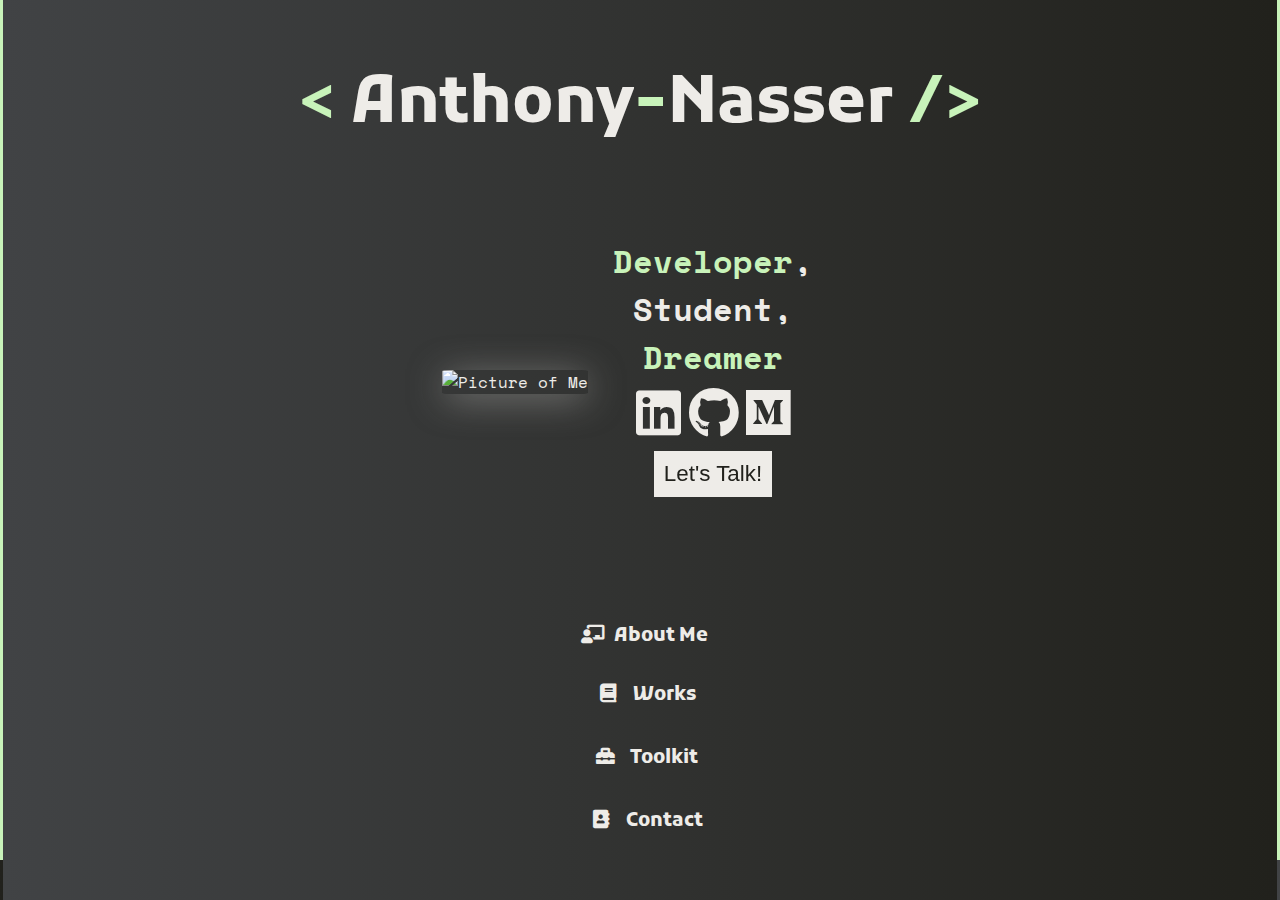
==== index.html @ b8a84605 "Change icon for about, add project" ====
<!DOCTYPE html>
<html lang="en">
  <head>
    <meta charset="UTF-8" />
    <meta name="viewport" content="width=device-width, initial-scale=1.0" />
    <title>Anthony Nasser</title>
    <!-- add icon link -->
    <!-- Courtesy of Kalen Emsley, https://unsplash.com/photos/Bkci_8qcdvQ -->
    <link rel = "icon" href =  
    "mountains.jfif" 
            type = "image/x-icon">
    <script src="https://ajax.googleapis.com/ajax/libs/jquery/3.5.1/jquery.min.js"></script>
    <link
      rel="stylesheet"
      href="https://cdnjs.cloudflare.com/ajax/libs/font-awesome/5.14.0/css/all.min.css"
    />
    <link rel="stylesheet" href="main.css" />
  </head>
  <body>
    <!-- Header Section -->
    <h1 id="name"><span class="leader"><</span> Anthony<span class="leader">-</span>Nasser <span class="leader">/></span></Anthony></h1>
    <section id="header">
      <div class="flexbox">
        <img src="PortfolioPicNew.JPG" alt="Picture of Me" />
        <h1 class="pitch">
          <div><span class="leader">Developer</span>,</div>
          <div>Student,</div>
          <div><span class="leader">Dreamer</span></div>
          <div class="contact">
            <a class="hvr-grow" href="https://www.linkedin.com/in/anthony-nasser-8790391b5/" target="_blank"><i class="fab fa-linkedin fa-4x"></i></a>
            <a class="hvr-grow" target="_blank" href="https://github.com/AnthonyNasser"><i class="fab fa-github fa-4x"></i></a>
            <a class="hvr-grow" target="_blank" href="https://medium.com/@nasser.anthonyg" taget="_blank"><i class="fab fa-medium fa-4x"></i></a>
          </div>
          <button class="hvr-grow letsTalk"><a href="#contact">Let's Talk!</a></button>
        </h1>
      </div>
    </section>
    <!-- Body Section-->
    <section id="body">
        <!-- About -->
        <section id="about">
          <h3>
            <a class="nav-item about" href="#about"
              ><i class="fa fa-chalkboard-teacher fa-fw"></i>About Me</a
            >
          </h3>
          <div class="about">
              <div class="container about">
                <hr />
                <h3>Hello there, thanks for visiting my website...</h3>
                <p>
                  My passions all derive from being able to take thoughts and
                  ideas and translate them into reality. Although my specialties
                  are held in Frontend Web Development, I enjoy and maintain
                  skills in different fields of Software Engineering; this ranges
                  from video-game design with Unity/C# to data scraping/analysis
                  with Python/numPy. I also enjoy playing piano, writing blog posts
                  with Medium, running and biking for distance, and walking my dog bear.
                </p>
            </div>
          </div>
        </section>
        <!-- Works -->
        <section id="works">
          <h3>
            <a class="nav-item works" href="#works"
              ><i class="fa fa-book fa-fw"></i>Works</a
            >
          </h3>
          <div class="works">
            <div class="container">
              <hr />
              <div class="flexbox">
                <div class="card">
                  <img
                    src="MenuMakerPicture.PNG"
                    alt="Menu Maker Picture"
                  />
                  <h5>
                    MenuMaker
                    <a href="">
                      <i class="fas fa-external-link-alt hvr-grow"></i>
                    </a>
                  </h5>
                  <p>
                    MenuMaker is a full-scale web application that utilizes Node.js, Express, and MongoDB in the backend and
                    EJS, CSS, and JavaScript on the frontend. This app allows users to craft recipes and/or form menus with their own
                    or community generated recipes. This is a great place to plan your meal prepping, share recipes with your friends,
                    or just see what recipes the world has to offer! 
                  </p>
                </div>
                <div class="card">
                  <img
                    src="https://images.unsplash.com/photo-1599548966594-c91e2306beb8?ixlib=rb-1.2.1&ixid=eyJhcHBfaWQiOjEyMDd9&auto=format&fit=crop&w=1350&q=80"
                    alt=""
                  />
                  <h5>Project Card Header</h5>
                  <p>
                    Lorem ipsum dolor sit amet consectetur adipisicing elit. Ab
                    quia, repudiandae facilis animi commodi beatae expedita eius
                    debitis mollitia, dolores et ea ipsa veritatis voluptatibus
                    quae nulla placeat. Ea, et!
                  </p>
                </div>
                <div class="card">
                  <img
                    src="FlyHighPicture1.PNG"
                    alt="FlyHigh Project Picture"
                  />
                  <h5>FlyHigher!
                    <a href="FlyHigh.zip"><i class="fas fa-download hvr-grow"></i></a>
                  </h5>
                  <p>
                    FlyHigher is a desktop game that allows you to navigate a flying hot air balloon through falling spikes.
                    The higher the altitude, the higher your score! This project uses 2D Unity, C#, and pixel art made within Photoshop.
                    You can download it using the above icon if you are on a Windows Machine. 
                  </p>
                </div>
              </div>
            </div>
          </div>
        </section>
        <!-- Toolkit -->
        <section id="toolkit">
          <h3>
            <a class="toolkit nav-item" href="#toolkit"
              ><i class="fa fa-toolbox fa-fw"></i>Toolkit</a
            >
          </h3>
          <div class="toolkit">
            <div class="container">
              <hr />
              <div class="flexbox">
                <div class="card cardSmall">
                  <i class="fab fa-js fa-4x"></i>
                  <i class="fab fa-html5 fa-4x"></i>
                  <i class="fab fa-css3 fa-4x"></i>
                  <p>JavaScript / CSS 3 / HTML5 for Web Development.</p>
                </div>
                <i class="fa fa-hammer"></i>
                <div class="card cardSmall">
                  <i class="fab fa-react fa-4x"></i>
                  <i class="fab fa-envira fa-4x"></i>
                  <i class="fab fa-node fa-4x"></i>
                  <p>
                    Frontend with React.js / CSS3, Backend with Node.js /
                    MongoDB / Express.
                  </p>
                </div>
                <div class="card cardSmall">
                  <i class="fab fa-python fa-4x"></i>
                  <i class="fab fa-java fa-4x"></i>
                  <p>Object-Oriented programming with Python and Java.</p>
                </div>
                <i class="fa fa-wrench"></i>
                <div class="card cardSmall">
                  <i class="fab fa-unity fa-4x"></i>
                  <i class="fab fa-cuttlefish fa-4x"></i>
                  <p>Game Development with Unity and C# scripting.</p>
                </div>
              </div>
            </div>
          </div>
        </section>
        <!-- Contact -->
        <section id="contact">
            <h3>
              <a class="nav-item contact" href="#contact"
                ><i class="fa fa-address-book fa-fw"></i>Contact</a
              >
            </h3>
            <div class="contact">
              <div class="container">
                <hr />
                <div class="flexbox">
                    <i class="fa fa-envelope fa-5x"></i>
                    <h1>Nasser.AnthonyG@gmail.com</h1>
                    <i class="fab fa-github fa-5x"></i>
                    <h1><a target="_blank" href="https://github.com/AnthonyNasser">AnthonyNasser</a></h1>
                    <i class="fab fa-discord fa-5x"></i>
                    <h1><a href="https://discord.com/">Anthony.Nasser#5520</a></h1>
                    <i class="fab fa-linkedin fa-5x"></i>
                    <h1><a href="https://www.linkedin.com/in/anthony-nasser-8790391b5/" target="_blank">Anthony Nasser</a></h1>
                </div>
            </div>
        </section>
    </section>
    <!-- Footer -->
    <script src="main.js"></script>
  </body>
</html>
---- main.css ----
/* font import */
@import url("https://fonts.googleapis.com/css2?family=Space+Mono&display=swap");
@import url("https://fonts.googleapis.com/css2?family=Kufam:wght@400;600&display=swap");
/* variables */
:root {
  --primary: #eeece8;
  --secondary: #21211c;
  --extra: #c8f3ba;
}

/* base styles */
html {
  border-left: 3px solid var(--extra);
  border-right: 3px solid var(--extra);
  margin: 0;
  padding: 0;
}
body {
  font-family: "Space Mono", Arial, Helvetica, sans-serif;
  background: var(--secondary); /* fallback for old browsers */
  background: -webkit-linear-gradient(
    to right,
    #414345,
    var(--secondary)
  ); /* Chrome 10-25, Safari 5.1-6 */
  background: linear-gradient(
    to right,
    #414345,
    var(--secondary)
  ); /* W3C, IE 10+/ Edge, Firefox 16+, Chrome 26+, Opera 12+, Safari 7+ */
  color: var(--primary);
}
body,
p,
a,
ul,
li,
h1 {
  margin: 0;
  padding: 0;
  text-decoration: none;
  color: var(--primary);
}
section#header {
  font-size: 1em;
  display: block;
  justify-content: center;
  align-content: center;
  text-align: center;
}
#header h1.pitch {
  animation-name: fadeIn;
  animation-timing-function: ease-in;
  animation-duration: 2s;
  font-size: 1.5em;
  margin: 0;
  text-align: center;
}
#name {
  font-family: "Kufam";
  font-size: 2em;
  color: var(--primary);
  margin: 5% 0;
  text-align: center;
}
#header img {
  max-width: 250px;
  border-radius: 5%;
  -webkit-box-shadow: 1px 5px 37px -3px rgba(238, 236, 232, 0.5);
  -moz-box-shadow: 1px 5px 37px -3px rgba(238, 236, 232, 0.5);
  box-shadow: 1px 5px 37px -3px rgba(238, 236, 232, 0.5);
  opacity: 1;
  animation-name: fadeIn;
  animation-timing-function: ease-in;
  animation-duration: 2s;
}
.leader {
  color: var(--extra);
}
button {
  outline: none;
  background-color: var(--primary);
  border: none;
  padding: 5%;
  margin: 3% 0;
}
button a {
  color: var(--secondary);
}
button:hover {
  background-color: var(--extra);
  -webkit-box-shadow: 1px 0px 10px 3px rgba(200, 243, 186, 0.5);
  -moz-box-shadow: 1px 0px 10px 3px rgba(200, 243, 186, 0.5);
  box-shadow: 1px 0px 10px 3px rgba(200, 243, 186, 0.5);
  cursor: pointer;
}
/* Grow from hover.css: https://ianlunn.github.io/Hover/ */
.hvr-grow {
  display: inline-block;
  vertical-align: middle;
  transform: translateZ(0);
  box-shadow: 0 0 1px rgba(0, 0, 0, 0);
  backface-visibility: hidden;
  -moz-osx-font-smoothing: grayscale;
  transition-duration: 0.3s;
  transition-property: transform;
}

.hvr-grow:hover,
.hvr-grow:focus,
.hvr-grow:active {
  transform: scale(1.1);
}
section#about {
  margin: 0 5%;
}
section#body {
  text-align: center;
  color: var(--extra);
}
hr {
  color: var(--extra);
  width: 50%;
}
h5 a {
  color: var(--primary);
  margin: 0;
  padding: 0;
}
h5 a:hover {
  color: rgb(235, 97, 97);
}

/* mobile styles */

#header .flexbox .contact{
  display: flex;
  flex-direction: row;
  font-size: 0.4em;
  flex: 1;
  margin: 3%;
  justify-content: center;
} 
#header .flexbox .contact a{
  margin: 0 2%;
  color: var(--primary);
}
#header .flexbox .contact a:hover{
  color: var(--extra);
}
.container {
  margin: 0;
  padding: 0;
  display: none;
  justify-content: center;
  align-content: center;
  flex-flow: column wrap;
}
.container::after {
  display: flex;
}
a.nav-item {
  font-family: "Kufam", Arial;
}
a.nav-item:hover,
a.nav-item:active,
a.nav-item:focus {
  color: var(--extra);
  border-left: 3px solid var(--primary);
  padding-left: 5px;
}
.flexbox {
  display: flex;
  flex-flow: column wrap;
  justify-content: center;
  align-items: center;
}
.card {
  margin: 3%;
  font-size: 0.8em;
  background-color: var(--secondary);
  border-radius: 10%;
  -webkit-box-shadow: 0px -4px 19px 7px rgba(238, 236, 232, 0.5);
  -moz-box-shadow: 0px -4px 19px 7px rgba(238, 236, 232, 0.5);
  box-shadow: 0px -4px 19px 7px rgba(238, 236, 232, 0.5);
  border: 9px solid var(--secondary);
}
.card.cardSmall {
  margin: 2% 0;
  padding: 2%;
  width: 50%;
  justify-content: space-between;
}
.card img {
  width: 100%;
  border-radius: 10%;
}
.card h5,
h1 {
  margin: 2%;
  font-size: 1.3em;
}
.card p {
  margin: 4% 5%;
}
.contact h1 {
  font-family: "Kufam";
}
i {
  margin: 1%;
}
/* small tablet styles */
@media screen and (min-width: 620px) {
  section#header {
    display: flex;
    flex-direction: row;
    flex: 1;
    justify-content: center;
    align-content: center;
  }
  #header h1.pitch {
    font-size: 2em;
    opacity: 1;
  }
  #header img {
    max-width: 300px;
  }
  button {
    font-size: 0.5em;
    margin-bottom: 15%;
  }
  .card {
    width: 40%;
  }
  .card h5,
  h1 {
    font-size: 1.5em;
  }
  .works .container .flexbox {
    flex-flow: row wrap;
  }
  .toolkit .container .flexbox {
    flex-flow: row wrap;
  }
  .card.cardSmall {
    width: 30%;
    margin: 2%;
  }
  .container.about {
    font-size: 1.2em;
    margin: 0 5%;
  }
  .contact .flexbox {
    flex-flow: row wrap;
    font-size: 0.7em;
  }
  #name {
    font-size: 2.5em;
  }
}

/* large tablet & laptop styles */
@media screen and (min-width: 960px) {
  section#header {
    justify-content: center;
  }
  #header h1.pitch {
    font-size: 2em;
    margin: 2%;
  }
  #header img {
    max-width: 350px;
  }
  .card {
    width: 35%;
  }
  section#about {
    margin-top: 10%;
    margin-left: 15%;
    margin-right: 15%;
  }
  .flexbox {
    flex-flow: row wrap;
    flex: 1;
  }
  button {
    font-size: 0.7em;
    margin-bottom: 15%;
  }
  #name {
    font-size: 3em;
  }
}

/* desktop styles */
@media screen and (min-width: 1200px) {
  #header h1 {
    font-size: 3em;
  }
  #header img {
    max-width: 400px;
  }
  section#about {
    margin-top: 5%;
  }
  #name {
    font-size: 4em;
  }
}

/* Animations */
@keyframes fadeIn {
  0% {
    opacity: 0;
  }
  100% {
    opacity: 1;
  }
}
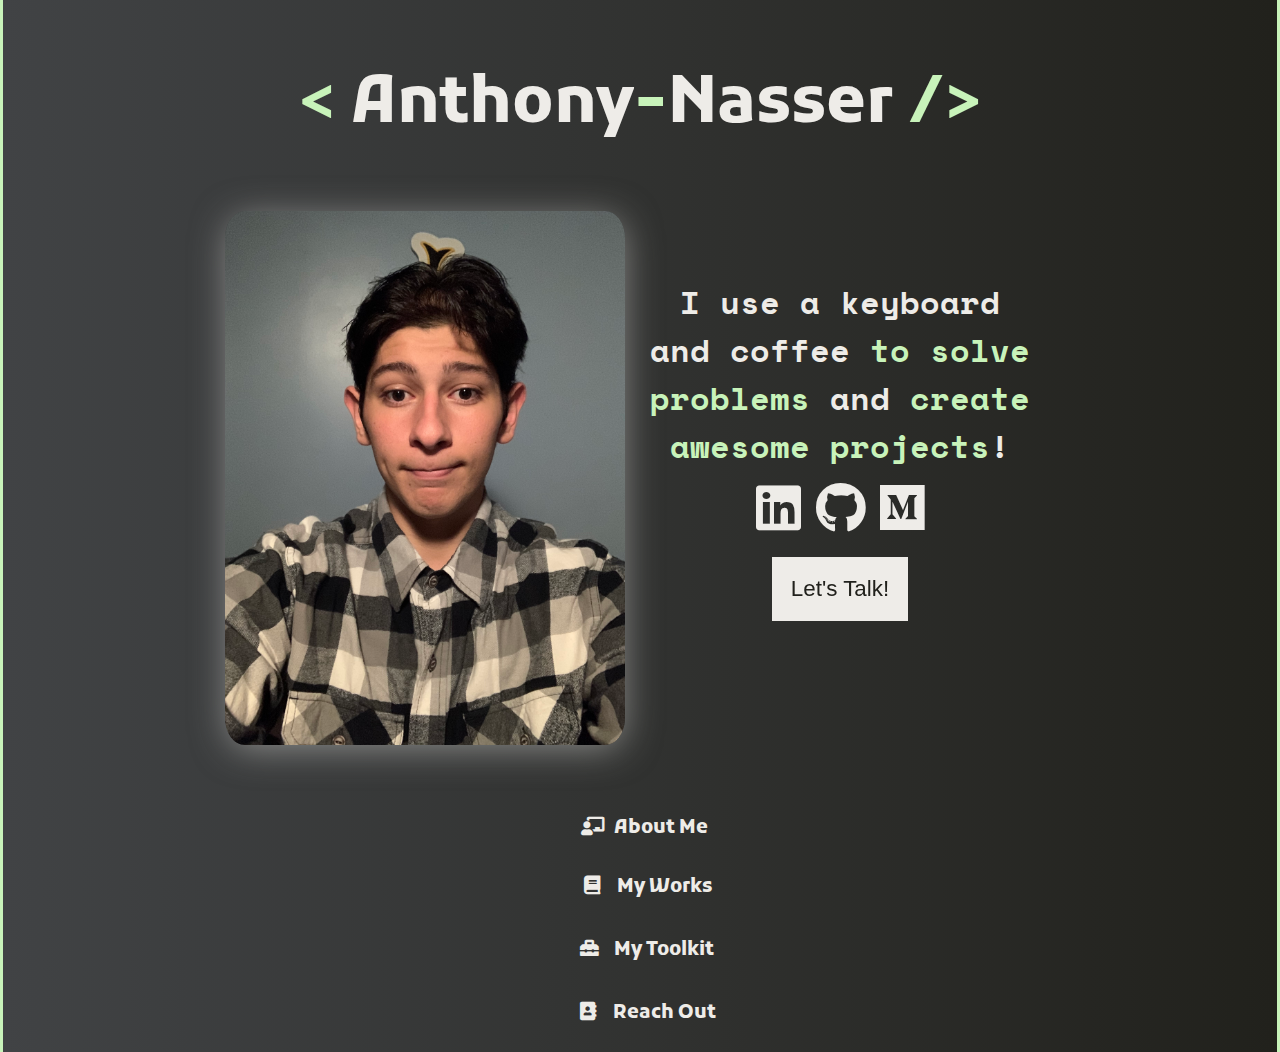
==== commit ff2efba4: "Changed portfolio picture, header, and added to works" ====
--- a/index.html
+++ b/index.html
@@ -21,15 +21,16 @@
     <h1 id="name"><span class="leader"><</span> Anthony<span class="leader">-</span>Nasser <span class="leader">/></span></Anthony></h1>
     <section id="header">
       <div class="flexbox">
-        <img src="PortfolioPicNew.JPG" alt="Picture of Me" />
+        <img src="PortfolioPicCasual.jpg" alt="Picture of Me" />
         <h1 class="pitch">
-          <div><span class="leader">Developer</span>,</div>
-          <div>Student,</div>
-          <div><span class="leader">Dreamer</span></div>
+          <div>I use a keyboard</div>
+          <div>and coffee<span class="leader"> to solve</span></div>
+          <div><span class="leader">problems</span> and <span class="leader">create</span></div>
+          <div><span class="leader">awesome projects</span>!</div>
           <div class="contact">
             <a class="hvr-grow" href="https://www.linkedin.com/in/anthony-nasser-8790391b5/" target="_blank"><i class="fab fa-linkedin fa-4x"></i></a>
             <a class="hvr-grow" target="_blank" href="https://github.com/AnthonyNasser"><i class="fab fa-github fa-4x"></i></a>
-            <a class="hvr-grow" target="_blank" href="https://medium.com/@nasser.anthonyg" taget="_blank"><i class="fab fa-medium fa-4x"></i></a>
+            <a class="hvr-grow" target="_blank" href="https://medium.com/anthonynasser" taget="_blank"><i class="fab fa-medium fa-4x"></i></a>
           </div>
           <button class="hvr-grow letsTalk"><a href="#contact">Let's Talk!</a></button>
         </h1>
@@ -49,13 +50,14 @@
                 <hr />
                 <h3>Hello there, thanks for visiting my website...</h3>
                 <p>
-                  My passions all derive from being able to take thoughts and
-                  ideas and translate them into reality. Although my specialties
-                  are held in Frontend Web Development, I enjoy and maintain
-                  skills in different fields of Software Engineering; this ranges
-                  from video-game design with Unity/C# to data scraping/analysis
-                  with Python/numPy. I also enjoy playing piano, writing blog posts
-                  with Medium, running and biking for distance, and walking my dog bear.
+                  My mission is to understand and manifest my thoughts and ideas in a way that
+                  solves problems for myself and others. This may be through the channels of 
+                  software, music, or the very life I lead. I am currently studying Computer-Science
+                  at California State University, Long Beach, and hold the Fundraising Chair for the
+                  Association of Computing Machinery (ACM). Although my primary skillsets are
+                  centered around software development, I also maintain skills as an 
+                  active investor, pianist, and long-distance runner. My goal is to become a Software
+                  Engineer at a company that values cooperative passion, enthusiasm, and excellence above all else.
                 </p>
             </div>
           </div>
@@ -64,7 +66,7 @@
         <section id="works">
           <h3>
             <a class="nav-item works" href="#works"
-              ><i class="fa fa-book fa-fw"></i>Works</a
+              ><i class="fa fa-book fa-fw"></i>My Works</a
             >
           </h3>
           <div class="works">
@@ -78,28 +80,15 @@
                   />
                   <h5>
                     MenuMaker
-                    <a href="">
+                    <a href="https://menuandrecipemaker.herokuapp.com/" target="_blank">
                       <i class="fas fa-external-link-alt hvr-grow"></i>
                     </a>
                   </h5>
                   <p>
-                    MenuMaker is a full-scale web application that utilizes Node.js, Express, and MongoDB in the backend and
+                    MenuMaker is a web application that utilizes Node.js, Express, and MongoDB in the backend and
                     EJS, CSS, and JavaScript on the frontend. This app allows users to craft recipes and/or form menus with their own
-                    or community generated recipes. This is a great place to plan your meal prepping, share recipes with your friends,
-                    or just see what recipes the world has to offer! 
-                  </p>
-                </div>
-                <div class="card">
-                  <img
-                    src="https://images.unsplash.com/photo-1599548966594-c91e2306beb8?ixlib=rb-1.2.1&ixid=eyJhcHBfaWQiOjEyMDd9&auto=format&fit=crop&w=1350&q=80"
-                    alt=""
-                  />
-                  <h5>Project Card Header</h5>
-                  <p>
-                    Lorem ipsum dolor sit amet consectetur adipisicing elit. Ab
-                    quia, repudiandae facilis animi commodi beatae expedita eius
-                    debitis mollitia, dolores et ea ipsa veritatis voluptatibus
-                    quae nulla placeat. Ea, et!
+                    or community generated recipes. This is a great place to plan your meal prepping, browse and share recipes with the world,
+                    or generate ideas for your next home-cooked meal!
                   </p>
                 </div>
                 <div class="card">
@@ -111,9 +100,26 @@
                     <a href="FlyHigh.zip"><i class="fas fa-download hvr-grow"></i></a>
                   </h5>
                   <p>
-                    FlyHigher is a desktop game that allows you to navigate a flying hot air balloon through falling spikes.
-                    The higher the altitude, the higher your score! This project uses 2D Unity, C#, and pixel art made within Photoshop.
-                    You can download it using the above icon if you are on a Windows Machine. 
+                    FlyHigher is a desktop game that allows you to navigate a flying hot air balloon with your mouse through falling spikes.
+                    The higher the altitude, the higher your score! This project uses Unity with C# scripting, and features pixel-art made within Photoshop.
+                    You can download it and play using the above icon if you are on a Windows Machine. 
+                  </p>
+                </div>
+                <div class="card">
+                  <img
+                    src="ThoughtPot.PNG"
+                    alt="Constructor Project Picture"
+                  />
+                  <h5>Thought-Pot
+                    <a href="https://anthonynasser.github.io/thought-pot" target="_blank">
+                      <i class="fas fa-external-link-alt hvr-grow"></i>
+                    </a>
+                  </h5>
+                  <p>
+                    Thought-Pot is a small web application that allows the user to create positive reflections from templates and save them as a .PNG file! 
+                    The site also contains links for every CSU's Counseling and Psychological Services. This application was made for Marinahacks 2021, a yearly
+                    12-hour hackathon hosted by CSULB Women in computing (WiC). The project uses HTML5, CSS3, JavaScript, Bootstrap 4, and jQuery to produce a
+                    minimalistically-designed and responsive website.
                   </p>
                 </div>
               </div>
@@ -124,7 +130,7 @@
         <section id="toolkit">
           <h3>
             <a class="toolkit nav-item" href="#toolkit"
-              ><i class="fa fa-toolbox fa-fw"></i>Toolkit</a
+              ><i class="fa fa-toolbox fa-fw"></i>My Toolkit</a
             >
           </h3>
           <div class="toolkit">
@@ -166,7 +172,7 @@
         <section id="contact">
             <h3>
               <a class="nav-item contact" href="#contact"
-                ><i class="fa fa-address-book fa-fw"></i>Contact</a
+                ><i class="fa fa-address-book fa-fw"></i>Reach Out</a
               >
             </h3>
             <div class="contact">
@@ -178,7 +184,7 @@
                     <i class="fab fa-github fa-5x"></i>
                     <h1><a target="_blank" href="https://github.com/AnthonyNasser">AnthonyNasser</a></h1>
                     <i class="fab fa-discord fa-5x"></i>
-                    <h1><a href="https://discord.com/">Anthony.Nasser#5520</a></h1>
+                    <h1><a href="https://discord.com/">Ants#5520</a></h1>
                     <i class="fab fa-linkedin fa-5x"></i>
                     <h1><a href="https://www.linkedin.com/in/anthony-nasser-8790391b5/" target="_blank">Anthony Nasser</a></h1>
                 </div>
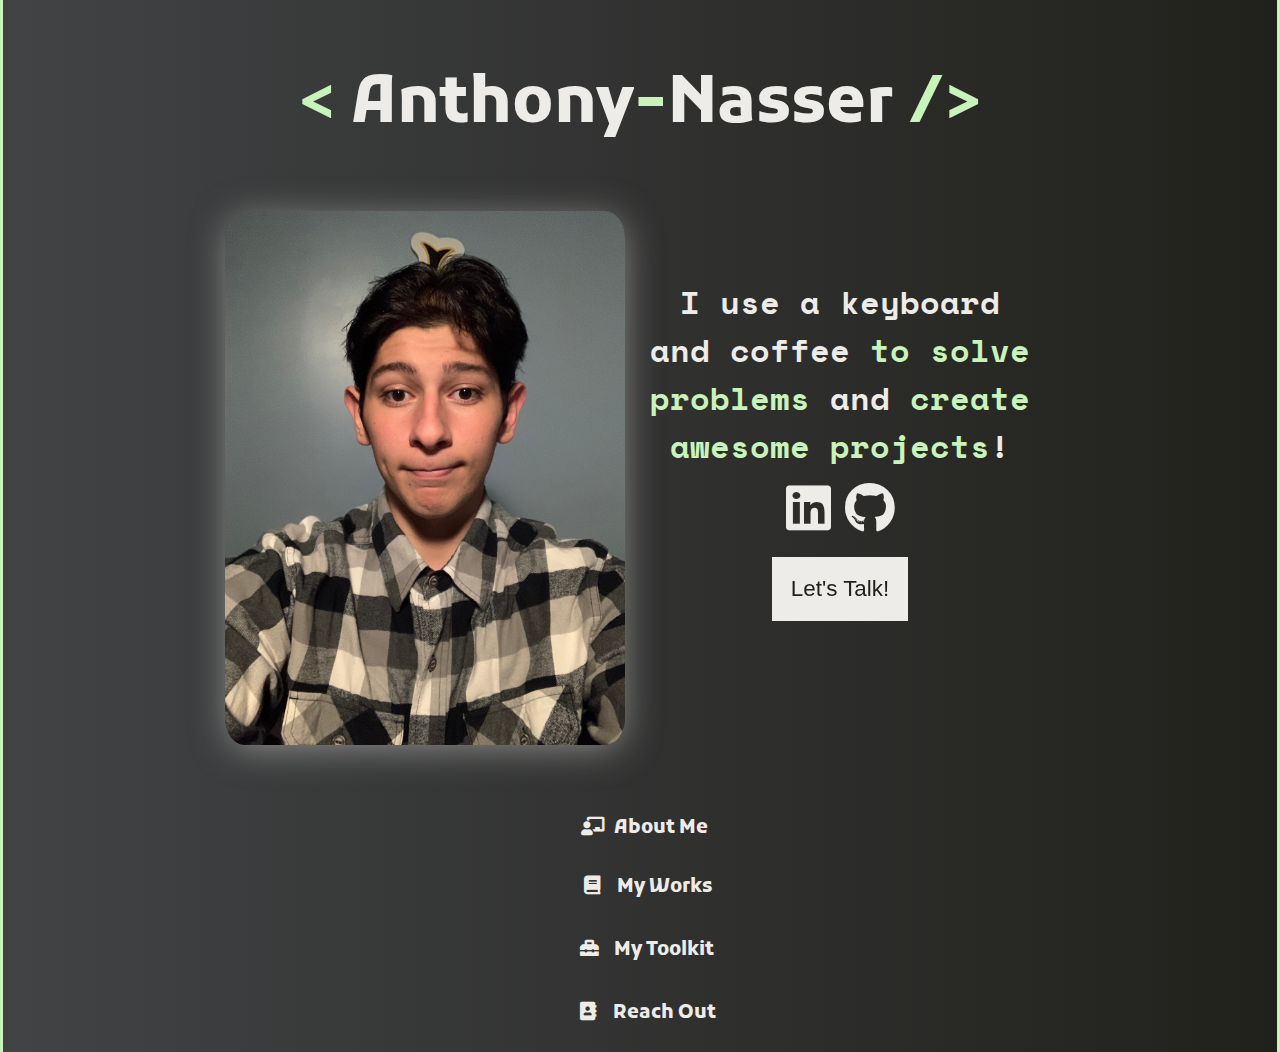
==== commit 250cfcf2: "substantial changes to works" ====
--- a/index.html
+++ b/index.html
@@ -30,7 +30,6 @@
           <div class="contact">
             <a class="hvr-grow" href="https://www.linkedin.com/in/anthony-nasser-8790391b5/" target="_blank"><i class="fab fa-linkedin fa-4x"></i></a>
             <a class="hvr-grow" target="_blank" href="https://github.com/AnthonyNasser"><i class="fab fa-github fa-4x"></i></a>
-            <a class="hvr-grow" target="_blank" href="https://medium.com/anthonynasser" taget="_blank"><i class="fab fa-medium fa-4x"></i></a>
           </div>
           <button class="hvr-grow letsTalk"><a href="#contact">Let's Talk!</a></button>
         </h1>
@@ -50,14 +49,13 @@
                 <hr />
                 <h3>Hello there, thanks for visiting my website...</h3>
                 <p>
-                  My mission is to understand and manifest my thoughts and ideas in a way that
-                  solves problems for myself and others. This may be through the channels of 
-                  software, music, or the very life I lead. I am currently studying Computer-Science
+                  My mission is to imagine and manifest solutions to intricate problems while creating
+                  positively impactful projects in the process. I am currently studying Computer-Science
                   at California State University, Long Beach, and hold the Fundraising Chair for the
                   Association of Computing Machinery (ACM). Although my primary skillsets are
                   centered around software development, I also maintain skills as an 
-                  active investor, pianist, and long-distance runner. My goal is to become a Software
-                  Engineer at a company that values cooperative passion, enthusiasm, and excellence above all else.
+                  active investor, pianist, and long-distance runner. My current goal is to become a Software
+                  Engineer at a company that values cooperative excellence, enthusiasm, and passion above all else.
                 </p>
             </div>
           </div>
@@ -75,6 +73,24 @@
               <div class="flexbox">
                 <div class="card">
                   <img
+                    src="Back-to-the-blogs.PNG"
+                    alt="Back-to-the-blogs picture"
+                  />
+                  <h5>
+                    Back To the Blogs
+                    <a href="https://back-to-the-blogs.herokuapp.com/" target="_blank">
+                      <i class="fas fa-external-link-alt hvr-grow"></i>
+                    </a>
+                  </h5>
+                  <p>
+                    Back-To-The-Blogs is a template Blog-Site I used to learn and hone skills in React and Redux. 
+                    Inspired by the Back to the Future trilogy and the delorean ipsum generator, this site features nonsensical blog posts filled with quotes from the movies.
+                    The site uses Node.js to produce a backend with MongoDB and Express and a frontend with React and Redux. More information about the project can be found on its
+                    <a class="leader" target="_blank" href="https://github.com/AnthonyNasser/Back-To-The-Blog-Site/blob/master/README.md">README</a>.
+                  </p>
+                </div>
+                <div class="card">
+                  <img
                     src="MenuMakerPicture.PNG"
                     alt="Menu Maker Picture"
                   />
@@ -85,10 +101,11 @@
                     </a>
                   </h5>
                   <p>
-                    MenuMaker is a web application that utilizes Node.js, Express, and MongoDB in the backend and
-                    EJS, CSS, and JavaScript on the frontend. This app allows users to craft recipes and/or form menus with their own
+                    MenuMaker is a web application that utilizes Node.js to produce a backend with Express and MongoDB and a frontend with
+                    EJS, CSS, JavaScript, and jQuery. This app allows users to craft recipes and/or form menus with their own
                     or community generated recipes. This is a great place to plan your meal prepping, browse and share recipes with the world,
-                    or generate ideas for your next home-cooked meal!
+                    or generate ideas for your next home-cooked meal! More information about the project can be found on its
+                    <a class="leader" target="_blank" href="https://github.com/AnthonyNasser/MenuMaker/blob/master/README.md">README</a>.
                   </p>
                 </div>
                 <div class="card">
@@ -102,13 +119,13 @@
                   <p>
                     FlyHigher is a desktop game that allows you to navigate a flying hot air balloon with your mouse through falling spikes.
                     The higher the altitude, the higher your score! This project uses Unity with C# scripting, and features pixel-art made within Photoshop.
-                    You can download it and play using the above icon if you are on a Windows Machine. 
+                    You can download it and play using the above icon if you are on a Windows Machine (unzip and run the executable).
                   </p>
                 </div>
                 <div class="card">
                   <img
                     src="ThoughtPot.PNG"
-                    alt="Constructor Project Picture"
+                    alt="Thought-Pot Project Picture"
                   />
                   <h5>Thought-Pot
                     <a href="https://anthonynasser.github.io/thought-pot" target="_blank">
@@ -119,7 +136,7 @@
                     Thought-Pot is a small web application that allows the user to create positive reflections from templates and save them as a .PNG file! 
                     The site also contains links for every CSU's Counseling and Psychological Services. This application was made for Marinahacks 2021, a yearly
                     12-hour hackathon hosted by CSULB Women in computing (WiC). The project uses HTML5, CSS3, JavaScript, Bootstrap 4, and jQuery to produce a
-                    minimalistically-designed and responsive website.
+                    minimalistically-designed and responsive website. The code can be found <a class="leader" target="_blank" href="https://github.com/AnthonyNasser/thought-pot">here</a>.
                   </p>
                 </div>
               </div>
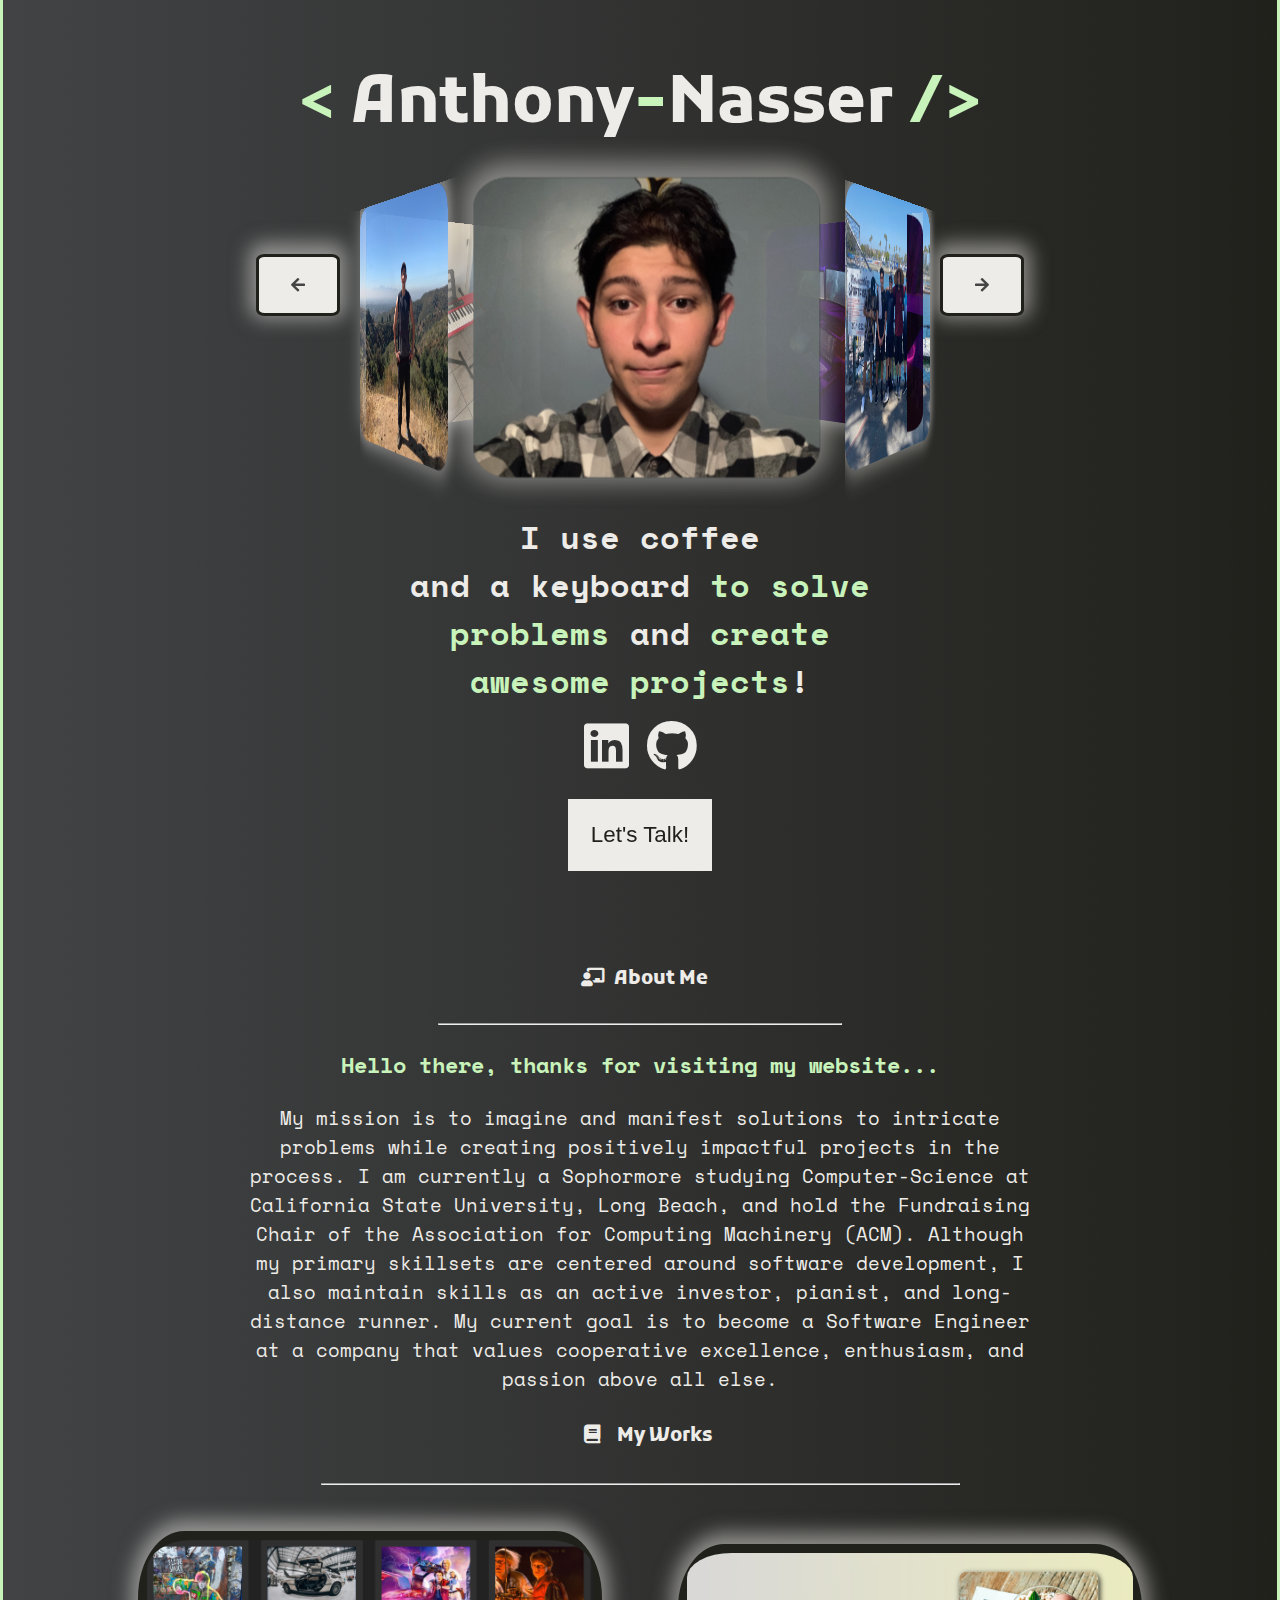
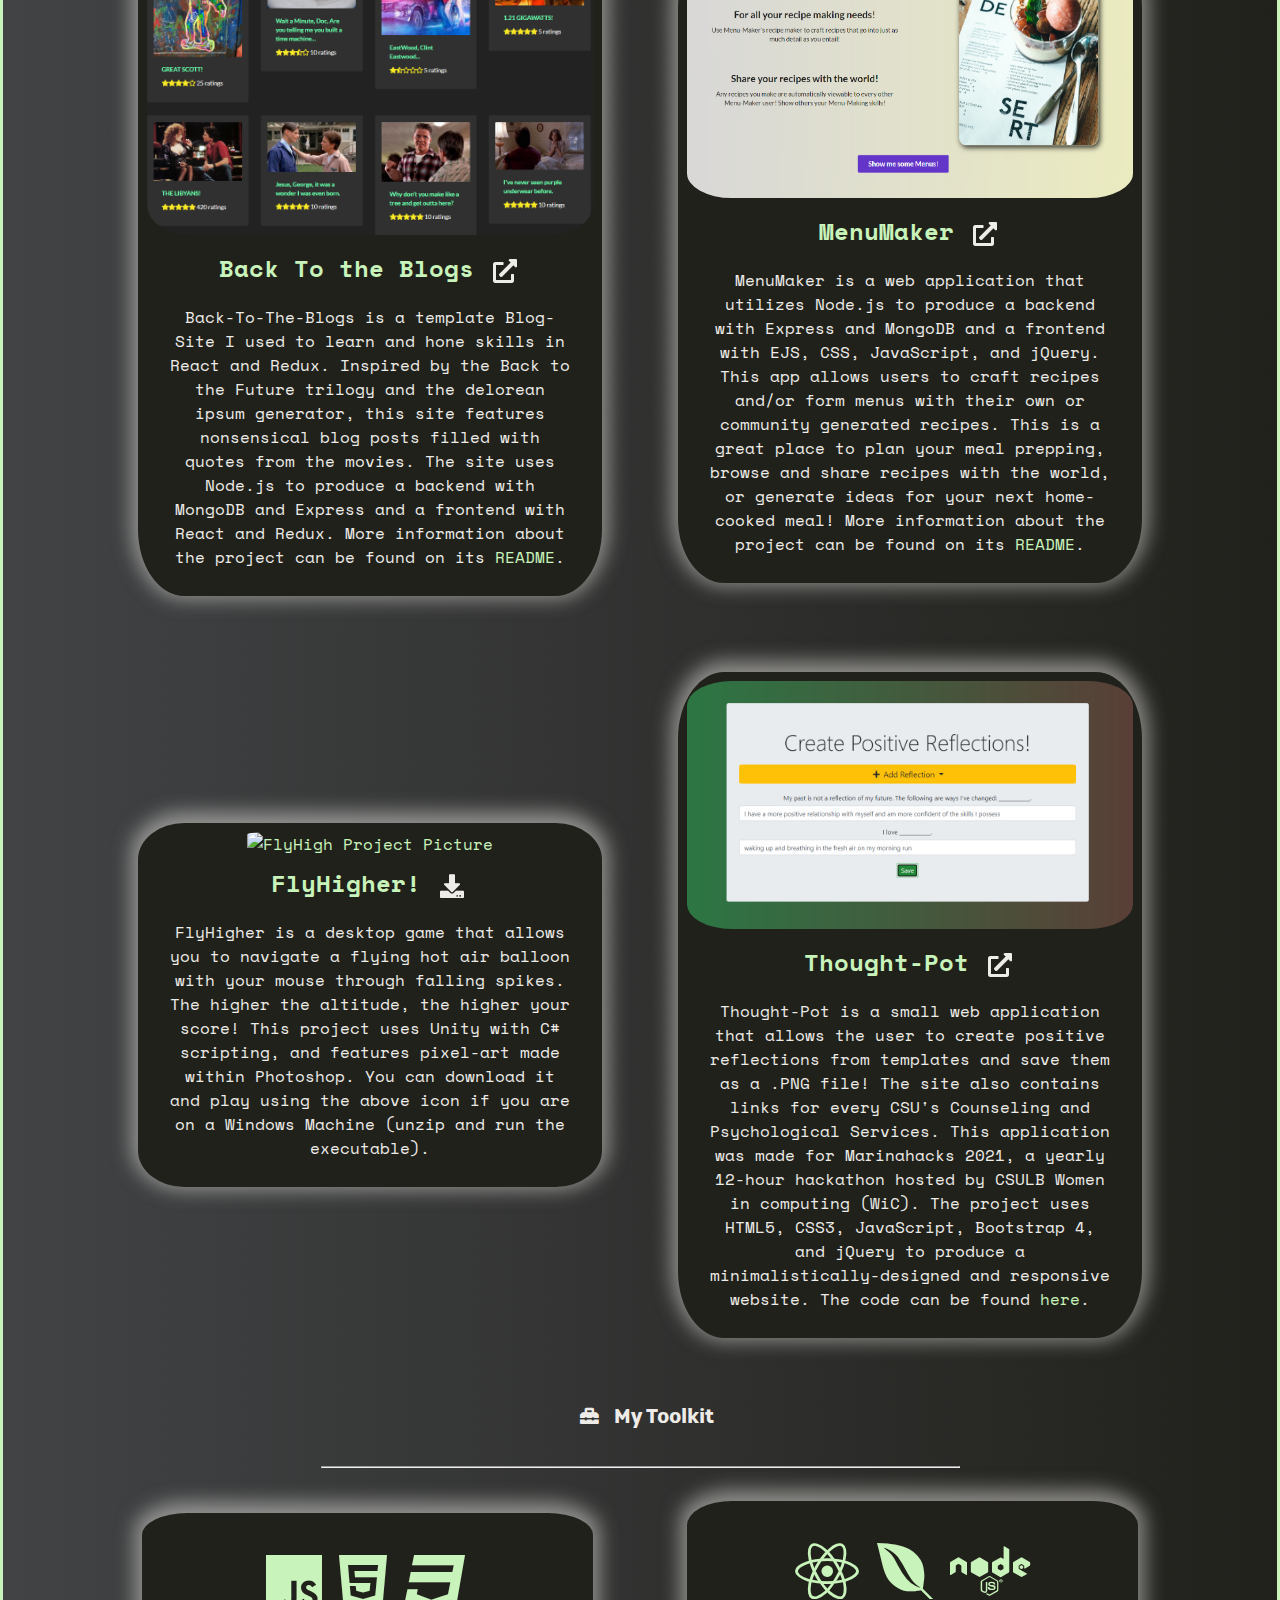
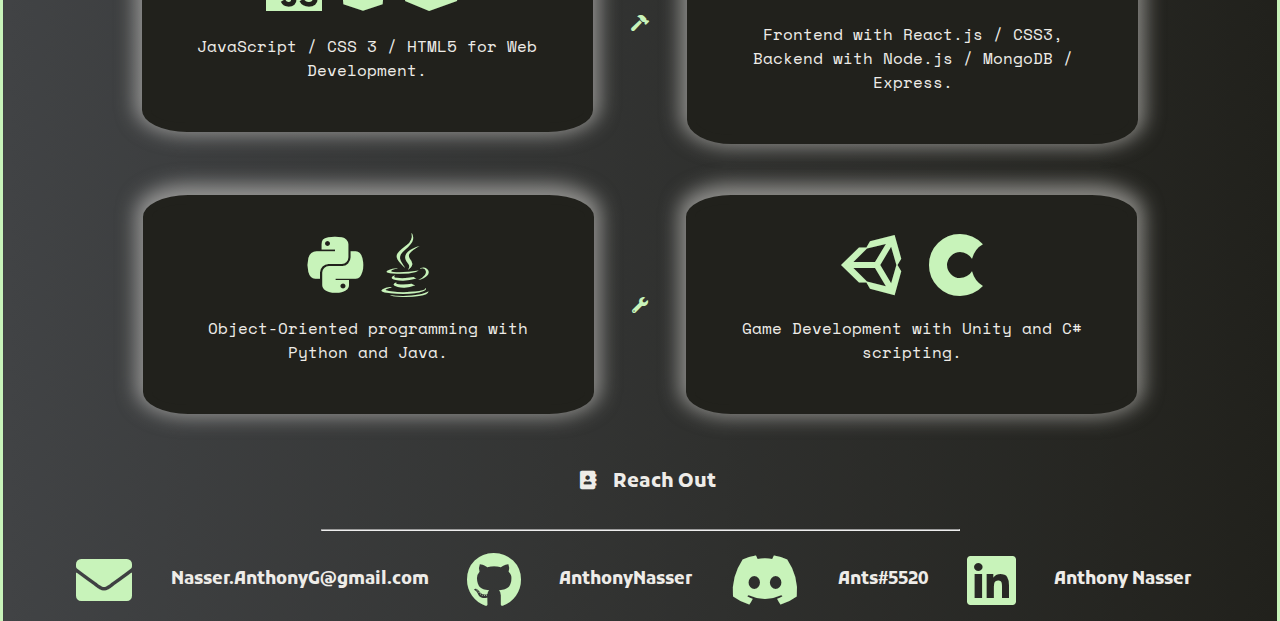
==== commit fcc7500e: "Merge pull request #1 from AnthonyNasser/Carousel" ====
--- a/index.html
+++ b/index.html
@@ -17,14 +17,29 @@
     <link rel="stylesheet" href="main.css" />
   </head>
   <body>
+    
     <!-- Header Section -->
     <h1 id="name"><span class="leader"><</span> Anthony<span class="leader">-</span>Nasser <span class="leader">/></span></Anthony></h1>
+    <div class="carouselAll">
+      <div class="containerCarousel">
+        <div class="carousel">
+          <div class="item a"></div>
+          <div class="item b"></div>
+          <div class="item c"></div>
+          <div class="item d"></div>
+          <div class="item e"></div>
+          <div class="item f"></div>
+        </div>
+      </div>
+      <div class="next"><i class="fa fa-arrow-right"></i></div>
+      <div class="prev"><i class="fa fa-arrow-left"></i></div>
+    </div>
     <section id="header">
       <div class="flexbox">
-        <img src="PortfolioPicCasual.jpg" alt="Picture of Me" />
+        <img class="onlyMobile" src="PortfolioPicCasual.jpg" alt="Picture of Me" />
         <h1 class="pitch">
-          <div>I use a keyboard</div>
-          <div>and coffee<span class="leader"> to solve</span></div>
+          <div>I use coffee</div>
+          <div>and a keyboard<span class="leader"> to solve</span></div>
           <div><span class="leader">problems</span> and <span class="leader">create</span></div>
           <div><span class="leader">awesome projects</span>!</div>
           <div class="contact">
@@ -50,9 +65,9 @@
                 <h3>Hello there, thanks for visiting my website...</h3>
                 <p>
                   My mission is to imagine and manifest solutions to intricate problems while creating
-                  positively impactful projects in the process. I am currently studying Computer-Science
-                  at California State University, Long Beach, and hold the Fundraising Chair for the
-                  Association of Computing Machinery (ACM). Although my primary skillsets are
+                  positively impactful projects in the process. I am currently a Sophormore studying Computer-Science
+                  at California State University, Long Beach, and hold the Fundraising Chair of the
+                  Association for Computing Machinery (ACM). Although my primary skillsets are
                   centered around software development, I also maintain skills as an 
                   active investor, pianist, and long-distance runner. My current goal is to become a Software
                   Engineer at a company that values cooperative excellence, enthusiasm, and passion above all else.
@@ -211,4 +226,4 @@
     <!-- Footer -->
     <script src="main.js"></script>
   </body>
-</html>
+</html>--- a/main.css
+++ b/main.css
@@ -131,8 +131,16 @@
   color: rgb(235, 97, 97);
 }
 
+
 /* mobile styles */
-
+img.onlyMobile {
+  display: block;
+  margin-bottom: 2em;
+}
+div.carouselAll {
+  display: none;
+  margin: 0;
+}
 #header .flexbox .contact{
   display: flex;
   flex-direction: row;
@@ -177,7 +185,7 @@
 }
 .card {
   margin: 3%;
-  font-size: 0.8em;
+  font-size: 1em;
   background-color: var(--secondary);
   border-radius: 10%;
   -webkit-box-shadow: 0px -4px 19px 7px rgba(238, 236, 232, 0.5);
@@ -209,14 +217,13 @@
 i {
   margin: 1%;
 }
+
 /* small tablet styles */
 @media screen and (min-width: 620px) {
   section#header {
     display: flex;
     flex-direction: row;
     flex: 1;
-    justify-content: center;
-    align-content: center;
   }
   #header h1.pitch {
     font-size: 2em;
@@ -227,7 +234,7 @@
   }
   button {
     font-size: 0.5em;
-    margin-bottom: 15%;
+    margin-bottom: 10%;
   }
   .card {
     width: 40%;
@@ -261,12 +268,15 @@
 
 /* large tablet & laptop styles */
 @media screen and (min-width: 960px) {
+  img.onlyMobile {
+    display: none; 
+  }
   section#header {
     justify-content: center;
   }
   #header h1.pitch {
     font-size: 2em;
-    margin: 2%;
+    margin-top: 3%;
   }
   #header img {
     max-width: 350px;
@@ -275,7 +285,6 @@
     width: 35%;
   }
   section#about {
-    margin-top: 10%;
     margin-left: 15%;
     margin-right: 15%;
   }
@@ -290,6 +299,137 @@
   #name {
     font-size: 3em;
   }
+
+  /* Carousel */
+  div.carouselAll {
+    display: block;
+    margin-bottom: 2em;
+  }
+  .containerCarousel {
+    margin: 0 auto;
+    margin-bottom: 5%;
+    width: 250px;
+    height: 200px;
+    position: relative;
+    perspective: 1000px;
+    animation-name: fadeIn;
+    animation-timing-function: ease-in;
+    animation-duration: 2s;
+  }
+
+.carousel {
+  height: 100%;
+  width: 100%;
+  position: absolute;
+  transform-style: preserve-3d;
+  transition: transform 1s;
+}
+
+.item {
+  display: block;
+  position: absolute;
+  background: #000;
+  width: 260px;
+  height: 225px;
+  line-height: 200px;
+  font-size: 5em;
+  text-align: center;
+  color: #FFF;
+  opacity: 0.95;
+}
+
+.a {
+  transform: rotateY(0deg) translateZ(250px);
+  background: url(PortfolioPicCasual.jpg);
+  background-position: center;
+  background-position-y: 20%;
+  background-size: cover;
+  background-repeat: no-repeat;
+  border-radius: 10%;
+  -webkit-box-shadow: 0px -4px 19px 7px rgba(238, 236, 232, 0.5);
+  -moz-box-shadow: 0px -4px 19px 7px rgba(238, 236, 232, 0.5);
+  box-shadow: 0px -4px 19px 7px rgba(238, 236, 232, 0.5);
+}
+.b {
+  transform: rotateY(60deg) translateZ(250px);
+  background: url(FishingPic.jpg);
+  background-position: center;
+  background-size: cover;
+  background-repeat: no-repeat;
+  border-radius: 10%;
+  -webkit-box-shadow: 0px -4px 19px 7px rgba(238, 236, 232, 0.5);
+  -moz-box-shadow: 0px -4px 19px 7px rgba(238, 236, 232, 0.5);
+  box-shadow: 0px -4px 19px 7px rgba(238, 236, 232, 0.5);
+}
+.c {
+  transform: rotateY(120deg) translateZ(250px);
+  background: url(PCsetup.jpg);
+  background-position: center;
+  background-size: cover;
+  background-repeat: no-repeat;
+  border-radius: 10%;
+  -webkit-box-shadow: 0px -4px 19px 7px rgba(238, 236, 232, 0.5);
+  -moz-box-shadow: 0px -4px 19px 7px rgba(238, 236, 232, 0.5);
+  box-shadow: 0px -4px 19px 7px rgba(238, 236, 232, 0.5);
+}
+.d {
+  transform: rotateY(180deg) translateZ(250px);
+  background: url(Bear.PNG);
+  background-position: center;
+  background-position-y: 33%;
+  background-size: cover;
+  background-repeat: no-repeat;
+  border-radius: 10%;
+  -webkit-box-shadow: 0px -4px 19px 7px rgba(238, 236, 232, 0.5);
+  -moz-box-shadow: 0px -4px 19px 7px rgba(238, 236, 232, 0.5);
+  box-shadow: 0px -4px 19px 7px rgba(238, 236, 232, 0.5);
+}
+.e {
+  transform: rotateY(240deg) translateZ(250px);
+  background: url(Music.jpg);
+  background-position: center;
+  background-size: cover;
+  background-repeat: no-repeat;
+  border-radius: 10%;
+  -webkit-box-shadow: 0px -4px 19px 7px rgba(238, 236, 232, 0.5);
+  -moz-box-shadow: 0px -4px 19px 7px rgba(238, 236, 232, 0.5);
+  box-shadow: 0px -4px 19px 7px rgba(238, 236, 232, 0.5);
+} 
+.f {
+  transform: rotateY(300deg) translateZ(250px);
+  background: url(HikingPic.jpg);
+  background-position: center;
+  background-size: cover;
+  background-repeat: no-repeat;
+  border-radius: 10%;
+  -webkit-box-shadow: 0px -4px 19px 7px rgba(238, 236, 232, 0.5);
+  -moz-box-shadow: 0px -4px 19px 7px rgba(238, 236, 232, 0.5);
+  box-shadow: 0px -4px 19px 7px rgba(238, 236, 232, 0.5);
+}
+
+
+.next, .prev {
+  color: #444;
+  position: absolute;
+  top: 100px;
+  margin-top: 12%;
+  padding: 1em 2em;
+  cursor: pointer;
+  background-color: var(--primary);
+  border-radius: 10%;
+  -webkit-box-shadow: 0px -4px 19px 7px rgba(238, 236, 232, 0.5);
+  -moz-box-shadow: 0px -4px 19px 7px rgba(238, 236, 232, 0.5);
+  box-shadow: 0px -4px 19px 7px rgba(238, 236, 232, 0.5);
+  border: 3px solid var(--secondary);
+  transition: box-shadow 0.1s, top 0.1s;
+}
+.next:hover, .prev:hover { color: #000; }
+.next:active, .prev:active {
+  top: 104px;
+  box-shadow: 0 1px 0 #999;
+}
+.next { right: 10%; }
+.prev { left: 10%; }
 }
 
 /* desktop styles */
@@ -300,12 +440,11 @@
   #header img {
     max-width: 400px;
   }
-  section#about {
-    margin-top: 5%;
-  }
   #name {
     font-size: 4em;
   }
+  .next { right: 20%; }
+  .prev { left: 20%; }
 }
 
 /* Animations */
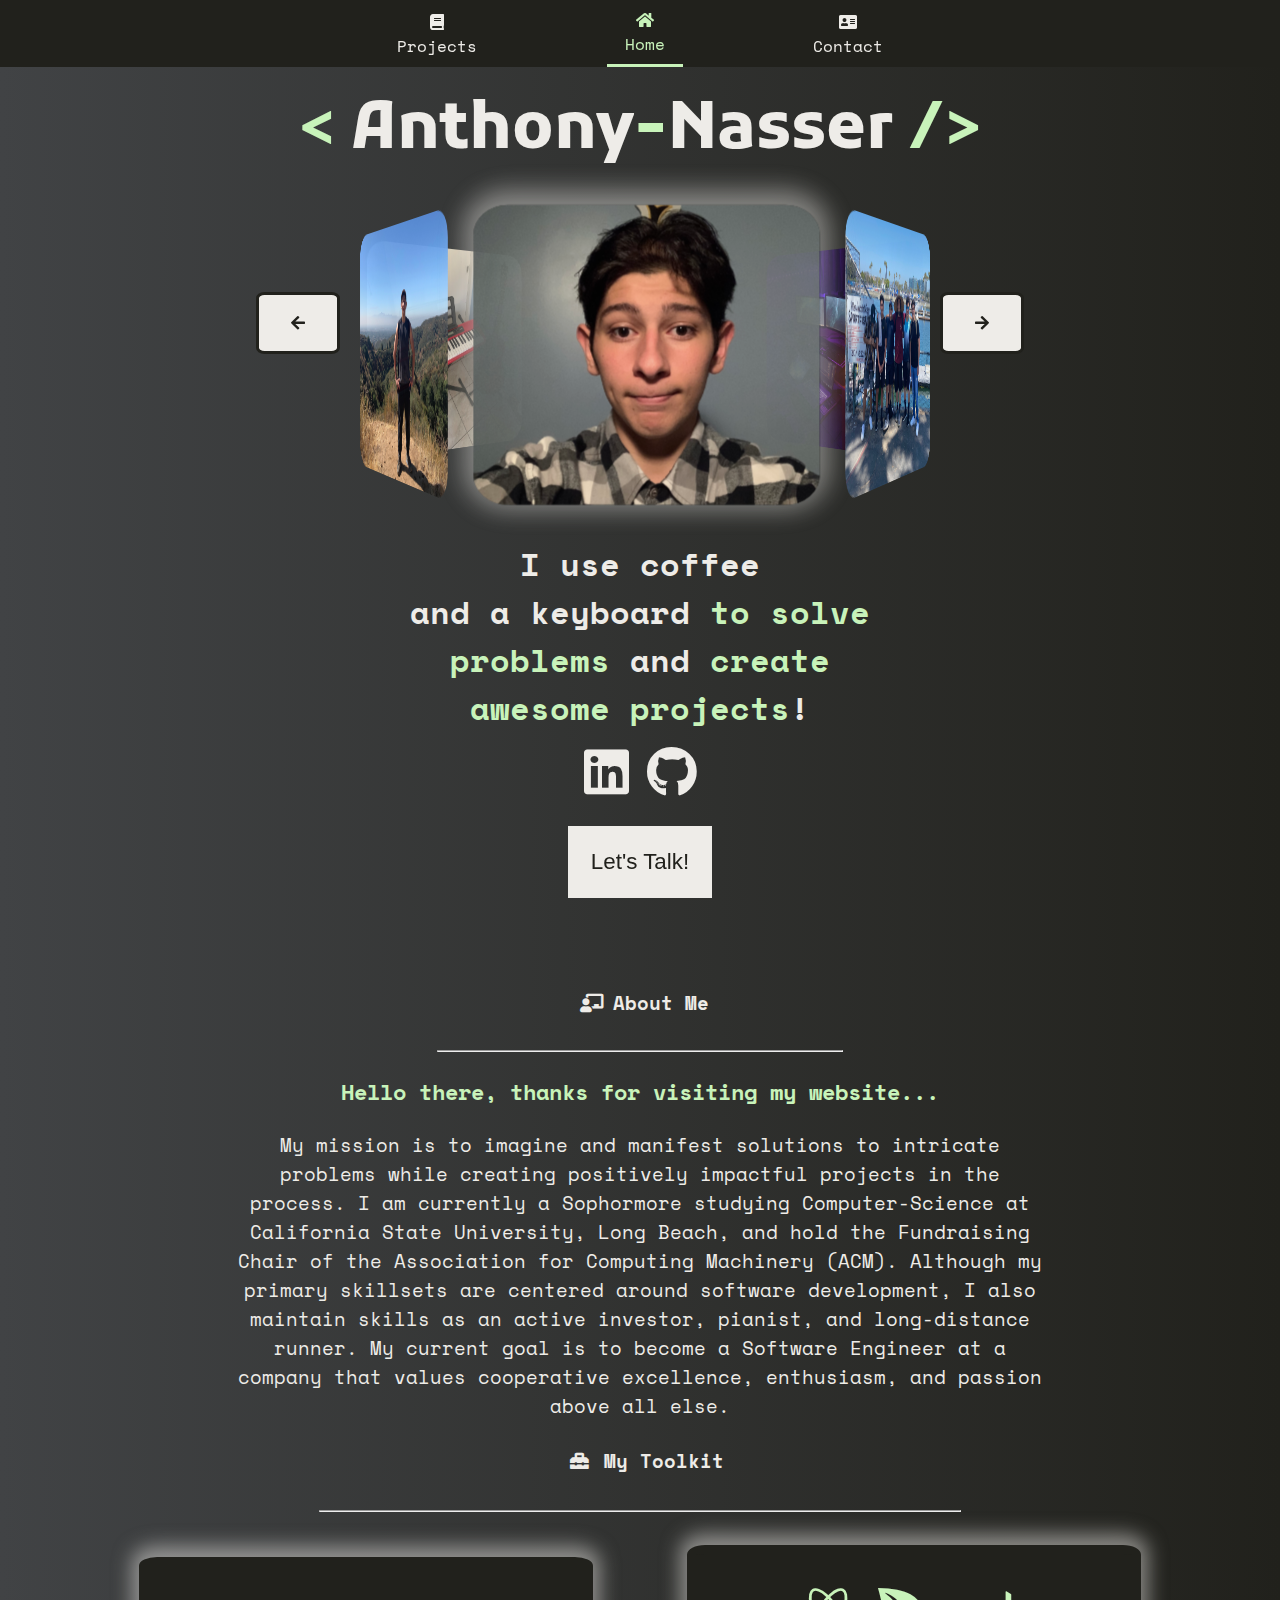
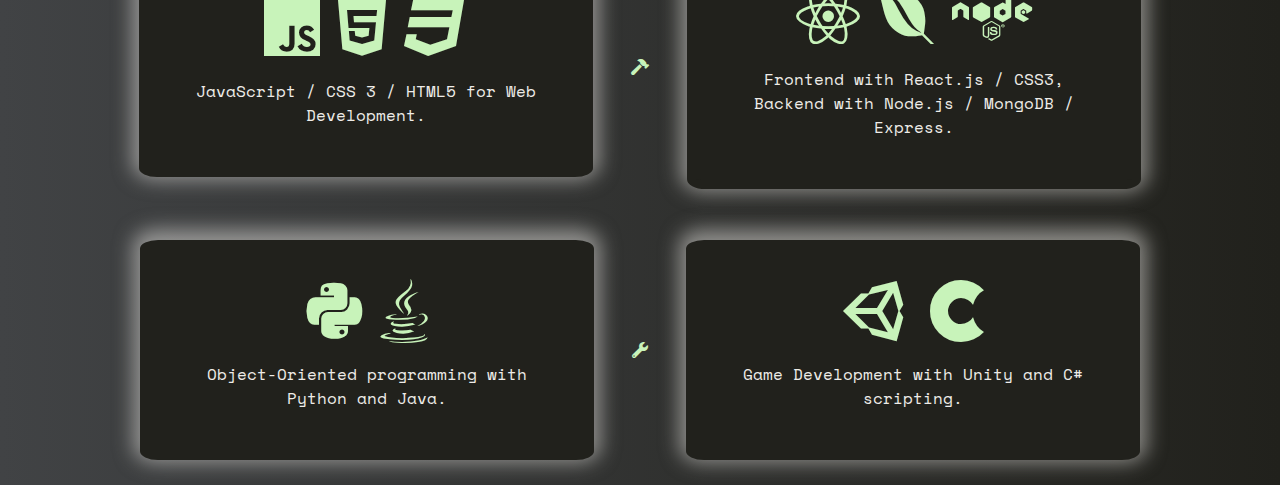
==== commit 10aa996c: "shadow now moves on carousel" ====
--- a/index.html
+++ b/index.html
@@ -17,212 +17,114 @@
     <link rel="stylesheet" href="main.css" />
   </head>
   <body>
-    
+    <!-- Navbar -->
+    <nav>
+      <ul id="mainNav">
+        <li><a class="hvr-grow" href="projects.html"><i class="fas fa-book fa-fw"></i>Projects</a></li>
+        <li><a class="active hvr-grow" href="index.html"><i class="fas fa-home fa-fw"></i>Home</a></li>
+        <li><a class="hvr-grow" href="contact.html"><i class="fas fa-address-card fa-fw"></i>Contact</a></li>    
+      </ul>
+    </nav>
     <!-- Header Section -->
     <h1 id="name"><span class="leader"><</span> Anthony<span class="leader">-</span>Nasser <span class="leader">/></span></Anthony></h1>
-    <div class="carouselAll">
-      <div class="containerCarousel">
-        <div class="carousel">
-          <div class="item a"></div>
-          <div class="item b"></div>
-          <div class="item c"></div>
-          <div class="item d"></div>
-          <div class="item e"></div>
-          <div class="item f"></div>
+     <!-- About -->
+     <section id="body">
+      <div class="carouselAll">
+        <div class="containerCarousel">
+          <div class="carousel">
+            <div class="item a shadow"></div>
+            <div class="item b"></div>
+            <div class="item c"></div>
+            <div class="item d"></div>
+            <div class="item e"></div>
+            <div class="item f"></div>
+          </div>
         </div>
+        <div class="next hvr-grow"><i class="fa fa-arrow-right"></i></div>
+        <div class="prev hvr-grow"><i class="fa fa-arrow-left"></i></div>
       </div>
-      <div class="next"><i class="fa fa-arrow-right"></i></div>
-      <div class="prev"><i class="fa fa-arrow-left"></i></div>
-    </div>
-    <section id="header">
-      <div class="flexbox">
-        <img class="onlyMobile" src="PortfolioPicCasual.jpg" alt="Picture of Me" />
-        <h1 class="pitch">
-          <div>I use coffee</div>
-          <div>and a keyboard<span class="leader"> to solve</span></div>
-          <div><span class="leader">problems</span> and <span class="leader">create</span></div>
-          <div><span class="leader">awesome projects</span>!</div>
-          <div class="contact">
-            <a class="hvr-grow" href="https://www.linkedin.com/in/anthony-nasser-8790391b5/" target="_blank"><i class="fab fa-linkedin fa-4x"></i></a>
-            <a class="hvr-grow" target="_blank" href="https://github.com/AnthonyNasser"><i class="fab fa-github fa-4x"></i></a>
+      <section id="header">
+        <div class="flexbox">
+          <img class="onlyMobile" src="PortfolioPicCasual.jpg" alt="Picture of Me" />
+          <h1 class="pitch">
+            <div>I use coffee</div>
+            <div>and a keyboard<span class="leader"> to solve</span></div>
+            <div><span class="leader">problems</span> and <span class="leader">create</span></div>
+            <div><span class="leader">awesome projects</span>!</div>
+            <div class="contact">
+              <a class="hvr-grow" href="https://www.linkedin.com/in/anthony-nasser-8790391b5/" target="_blank"><i class="fab fa-linkedin fa-4x"></i></a>
+              <a class="hvr-grow" target="_blank" href="https://github.com/AnthonyNasser"><i class="fab fa-github fa-4x"></i></a>
+            </div>
+            <button class="hvr-grow letsTalk"><a href="contact.html">Let's Talk!</a></button>
+          </h1>
+        </div>
+      </section>
+     <section id="about">
+        <h3>
+          <a class="nav-item about" href="#about"
+            ><i class="fa fa-chalkboard-teacher fa-fw"></i>About Me</a
+          >
+        </h3>
+        <div class="about">
+            <div class="container about">
+              <hr />
+              <h3>Hello there, thanks for visiting my website...</h3>
+              <p>
+                My mission is to imagine and manifest solutions to intricate problems while creating
+                positively impactful projects in the process. I am currently a Sophormore studying Computer-Science
+                at California State University, Long Beach, and hold the Fundraising Chair of the
+                Association for Computing Machinery (ACM). Although my primary skillsets are
+                centered around software development, I also maintain skills as an 
+                active investor, pianist, and long-distance runner. My current goal is to become a Software
+                Engineer at a company that values cooperative excellence, enthusiasm, and passion above all else.
+              </p>
           </div>
-          <button class="hvr-grow letsTalk"><a href="#contact">Let's Talk!</a></button>
-        </h1>
-      </div>
-    </section>
-    <!-- Body Section-->
-    <section id="body">
-        <!-- About -->
-        <section id="about">
-          <h3>
-            <a class="nav-item about" href="#about"
-              ><i class="fa fa-chalkboard-teacher fa-fw"></i>About Me</a
-            >
-          </h3>
-          <div class="about">
-              <div class="container about">
-                <hr />
-                <h3>Hello there, thanks for visiting my website...</h3>
+        </div>
+      </section>
+       <!-- Toolkit -->
+       <section id="toolkit">
+        <h3>
+          <a class="toolkit nav-item" href="#toolkit"
+            ><i class="fa fa-toolbox fa-fw"></i>My Toolkit</a
+          >
+        </h3>
+        <div class="toolkit">
+          <div class="container">
+            <hr />
+            <div class="flexbox">
+              <div class="card cardSmall">
+                <i class="fab fa-js fa-4x"></i>
+                <i class="fab fa-html5 fa-4x"></i>
+                <i class="fab fa-css3 fa-4x"></i>
+                <p>JavaScript / CSS 3 / HTML5 for Web Development.</p>
+              </div>
+              <i class="fa fa-hammer"></i>
+              <div class="card cardSmall">
+                <i class="fab fa-react fa-4x"></i>
+                <i class="fab fa-envira fa-4x"></i>
+                <i class="fab fa-node fa-4x"></i>
                 <p>
-                  My mission is to imagine and manifest solutions to intricate problems while creating
-                  positively impactful projects in the process. I am currently a Sophormore studying Computer-Science
-                  at California State University, Long Beach, and hold the Fundraising Chair of the
-                  Association for Computing Machinery (ACM). Although my primary skillsets are
-                  centered around software development, I also maintain skills as an 
-                  active investor, pianist, and long-distance runner. My current goal is to become a Software
-                  Engineer at a company that values cooperative excellence, enthusiasm, and passion above all else.
+                  Frontend with React.js / CSS3, Backend with Node.js /
+                  MongoDB / Express.
                 </p>
-            </div>
-          </div>
-        </section>
-        <!-- Works -->
-        <section id="works">
-          <h3>
-            <a class="nav-item works" href="#works"
-              ><i class="fa fa-book fa-fw"></i>My Works</a
-            >
-          </h3>
-          <div class="works">
-            <div class="container">
-              <hr />
-              <div class="flexbox">
-                <div class="card">
-                  <img
-                    src="Back-to-the-blogs.PNG"
-                    alt="Back-to-the-blogs picture"
-                  />
-                  <h5>
-                    Back To the Blogs
-                    <a href="https://back-to-the-blogs.herokuapp.com/" target="_blank">
-                      <i class="fas fa-external-link-alt hvr-grow"></i>
-                    </a>
-                  </h5>
-                  <p>
-                    Back-To-The-Blogs is a template Blog-Site I used to learn and hone skills in React and Redux. 
-                    Inspired by the Back to the Future trilogy and the delorean ipsum generator, this site features nonsensical blog posts filled with quotes from the movies.
-                    The site uses Node.js to produce a backend with MongoDB and Express and a frontend with React and Redux. More information about the project can be found on its
-                    <a class="leader" target="_blank" href="https://github.com/AnthonyNasser/Back-To-The-Blog-Site/blob/master/README.md">README</a>.
-                  </p>
-                </div>
-                <div class="card">
-                  <img
-                    src="MenuMakerPicture.PNG"
-                    alt="Menu Maker Picture"
-                  />
-                  <h5>
-                    MenuMaker
-                    <a href="https://menuandrecipemaker.herokuapp.com/" target="_blank">
-                      <i class="fas fa-external-link-alt hvr-grow"></i>
-                    </a>
-                  </h5>
-                  <p>
-                    MenuMaker is a web application that utilizes Node.js to produce a backend with Express and MongoDB and a frontend with
-                    EJS, CSS, JavaScript, and jQuery. This app allows users to craft recipes and/or form menus with their own
-                    or community generated recipes. This is a great place to plan your meal prepping, browse and share recipes with the world,
-                    or generate ideas for your next home-cooked meal! More information about the project can be found on its
-                    <a class="leader" target="_blank" href="https://github.com/AnthonyNasser/MenuMaker/blob/master/README.md">README</a>.
-                  </p>
-                </div>
-                <div class="card">
-                  <img
-                    src="FlyHighPicture1.PNG"
-                    alt="FlyHigh Project Picture"
-                  />
-                  <h5>FlyHigher!
-                    <a href="FlyHigh.zip"><i class="fas fa-download hvr-grow"></i></a>
-                  </h5>
-                  <p>
-                    FlyHigher is a desktop game that allows you to navigate a flying hot air balloon with your mouse through falling spikes.
-                    The higher the altitude, the higher your score! This project uses Unity with C# scripting, and features pixel-art made within Photoshop.
-                    You can download it and play using the above icon if you are on a Windows Machine (unzip and run the executable).
-                  </p>
-                </div>
-                <div class="card">
-                  <img
-                    src="ThoughtPot.PNG"
-                    alt="Thought-Pot Project Picture"
-                  />
-                  <h5>Thought-Pot
-                    <a href="https://anthonynasser.github.io/thought-pot" target="_blank">
-                      <i class="fas fa-external-link-alt hvr-grow"></i>
-                    </a>
-                  </h5>
-                  <p>
-                    Thought-Pot is a small web application that allows the user to create positive reflections from templates and save them as a .PNG file! 
-                    The site also contains links for every CSU's Counseling and Psychological Services. This application was made for Marinahacks 2021, a yearly
-                    12-hour hackathon hosted by CSULB Women in computing (WiC). The project uses HTML5, CSS3, JavaScript, Bootstrap 4, and jQuery to produce a
-                    minimalistically-designed and responsive website. The code can be found <a class="leader" target="_blank" href="https://github.com/AnthonyNasser/thought-pot">here</a>.
-                  </p>
-                </div>
+              </div>
+              <div class="card cardSmall">
+                <i class="fab fa-python fa-4x"></i>
+                <i class="fab fa-java fa-4x"></i>
+                <p>Object-Oriented programming with Python and Java.</p>
+              </div>
+              <i class="fa fa-wrench"></i>
+              <div class="card cardSmall">
+                <i class="fab fa-unity fa-4x"></i>
+                <i class="fab fa-cuttlefish fa-4x"></i>
+                <p>Game Development with Unity and C# scripting.</p>
               </div>
             </div>
           </div>
-        </section>
-        <!-- Toolkit -->
-        <section id="toolkit">
-          <h3>
-            <a class="toolkit nav-item" href="#toolkit"
-              ><i class="fa fa-toolbox fa-fw"></i>My Toolkit</a
-            >
-          </h3>
-          <div class="toolkit">
-            <div class="container">
-              <hr />
-              <div class="flexbox">
-                <div class="card cardSmall">
-                  <i class="fab fa-js fa-4x"></i>
-                  <i class="fab fa-html5 fa-4x"></i>
-                  <i class="fab fa-css3 fa-4x"></i>
-                  <p>JavaScript / CSS 3 / HTML5 for Web Development.</p>
-                </div>
-                <i class="fa fa-hammer"></i>
-                <div class="card cardSmall">
-                  <i class="fab fa-react fa-4x"></i>
-                  <i class="fab fa-envira fa-4x"></i>
-                  <i class="fab fa-node fa-4x"></i>
-                  <p>
-                    Frontend with React.js / CSS3, Backend with Node.js /
-                    MongoDB / Express.
-                  </p>
-                </div>
-                <div class="card cardSmall">
-                  <i class="fab fa-python fa-4x"></i>
-                  <i class="fab fa-java fa-4x"></i>
-                  <p>Object-Oriented programming with Python and Java.</p>
-                </div>
-                <i class="fa fa-wrench"></i>
-                <div class="card cardSmall">
-                  <i class="fab fa-unity fa-4x"></i>
-                  <i class="fab fa-cuttlefish fa-4x"></i>
-                  <p>Game Development with Unity and C# scripting.</p>
-                </div>
-              </div>
-            </div>
-          </div>
-        </section>
-        <!-- Contact -->
-        <section id="contact">
-            <h3>
-              <a class="nav-item contact" href="#contact"
-                ><i class="fa fa-address-book fa-fw"></i>Reach Out</a
-              >
-            </h3>
-            <div class="contact">
-              <div class="container">
-                <hr />
-                <div class="flexbox">
-                    <i class="fa fa-envelope fa-5x"></i>
-                    <h1>Nasser.AnthonyG@gmail.com</h1>
-                    <i class="fab fa-github fa-5x"></i>
-                    <h1><a target="_blank" href="https://github.com/AnthonyNasser">AnthonyNasser</a></h1>
-                    <i class="fab fa-discord fa-5x"></i>
-                    <h1><a href="https://discord.com/">Ants#5520</a></h1>
-                    <i class="fab fa-linkedin fa-5x"></i>
-                    <h1><a href="https://www.linkedin.com/in/anthony-nasser-8790391b5/" target="_blank">Anthony Nasser</a></h1>
-                </div>
-            </div>
-        </section>
+        </div>
+      </section>
     </section>
+
     <!-- Footer -->
     <script src="main.js"></script>
   </body>
--- a/main.css
+++ b/main.css
@@ -10,8 +10,6 @@
 
 /* base styles */
 html {
-  border-left: 3px solid var(--extra);
-  border-right: 3px solid var(--extra);
   margin: 0;
   padding: 0;
 }
@@ -60,7 +58,8 @@
   font-family: "Kufam";
   font-size: 2em;
   color: var(--primary);
-  margin: 5% 0;
+  margin: 5%;
+  margin-top: 20%;
   text-align: center;
 }
 #header img {
@@ -137,10 +136,13 @@
   display: block;
   margin-bottom: 2em;
 }
+
+/* Carousel  */
 div.carouselAll {
   display: none;
   margin: 0;
 }
+
 #header .flexbox .contact{
   display: flex;
   flex-direction: row;
@@ -167,16 +169,6 @@
 .container::after {
   display: flex;
 }
-a.nav-item {
-  font-family: "Kufam", Arial;
-}
-a.nav-item:hover,
-a.nav-item:active,
-a.nav-item:focus {
-  color: var(--extra);
-  border-left: 3px solid var(--primary);
-  padding-left: 5px;
-}
 .flexbox {
   display: flex;
   flex-flow: column wrap;
@@ -187,7 +179,7 @@
   margin: 3%;
   font-size: 1em;
   background-color: var(--secondary);
-  border-radius: 10%;
+  border-radius: 4%;
   -webkit-box-shadow: 0px -4px 19px 7px rgba(238, 236, 232, 0.5);
   -moz-box-shadow: 0px -4px 19px 7px rgba(238, 236, 232, 0.5);
   box-shadow: 0px -4px 19px 7px rgba(238, 236, 232, 0.5);
@@ -201,7 +193,7 @@
 }
 .card img {
   width: 100%;
-  border-radius: 10%;
+  border-radius: 3%;
 }
 .card h5,
 h1 {
@@ -217,6 +209,45 @@
 i {
   margin: 1%;
 }
+
+  /* NavBar */
+  nav {
+    background: var(--secondary);
+    list-style: none;
+    text-align: center;
+    position: fixed;
+    top: 0;
+    width: 100%;
+    overflow: hidden;
+    z-index: 1;
+  }
+  nav ul#mainNav {
+    bottom: 0;
+    width: 100%;
+  }
+  nav li{
+    display: inline;
+    margin: 3% 4%;
+  }
+  nav li a{
+    display: inline-block;
+    padding: 0.5em;
+  }
+  nav ul li a:hover {
+    color: var(--extra);
+  }
+  nav ul li a.active {
+    color: var(--extra);
+    border-bottom: 3px solid var(--extra);
+ }
+
+  a.nav-item:hover,
+  a.nav-item:active,
+  a.nav-item:focus {
+    color: var(--extra);
+    border-left: 3px solid var(--primary);
+    padding-left: 5px;
+  }
 
 /* small tablet styles */
 @media screen and (min-width: 620px) {
@@ -229,6 +260,9 @@
     font-size: 2em;
     opacity: 1;
   }
+  #name {
+    margin-top: 15%;
+  }
   #header img {
     max-width: 300px;
   }
@@ -268,6 +302,7 @@
 
 /* large tablet & laptop styles */
 @media screen and (min-width: 960px) {
+  
   img.onlyMobile {
     display: none; 
   }
@@ -280,6 +315,9 @@
   }
   #header img {
     max-width: 350px;
+  }
+  #name {
+    margin-top: 7%;
   }
   .card {
     width: 35%;
@@ -346,9 +384,6 @@
   background-size: cover;
   background-repeat: no-repeat;
   border-radius: 10%;
-  -webkit-box-shadow: 0px -4px 19px 7px rgba(238, 236, 232, 0.5);
-  -moz-box-shadow: 0px -4px 19px 7px rgba(238, 236, 232, 0.5);
-  box-shadow: 0px -4px 19px 7px rgba(238, 236, 232, 0.5);
 }
 .b {
   transform: rotateY(60deg) translateZ(250px);
@@ -357,9 +392,6 @@
   background-size: cover;
   background-repeat: no-repeat;
   border-radius: 10%;
-  -webkit-box-shadow: 0px -4px 19px 7px rgba(238, 236, 232, 0.5);
-  -moz-box-shadow: 0px -4px 19px 7px rgba(238, 236, 232, 0.5);
-  box-shadow: 0px -4px 19px 7px rgba(238, 236, 232, 0.5);
 }
 .c {
   transform: rotateY(120deg) translateZ(250px);
@@ -368,9 +400,6 @@
   background-size: cover;
   background-repeat: no-repeat;
   border-radius: 10%;
-  -webkit-box-shadow: 0px -4px 19px 7px rgba(238, 236, 232, 0.5);
-  -moz-box-shadow: 0px -4px 19px 7px rgba(238, 236, 232, 0.5);
-  box-shadow: 0px -4px 19px 7px rgba(238, 236, 232, 0.5);
 }
 .d {
   transform: rotateY(180deg) translateZ(250px);
@@ -380,9 +409,6 @@
   background-size: cover;
   background-repeat: no-repeat;
   border-radius: 10%;
-  -webkit-box-shadow: 0px -4px 19px 7px rgba(238, 236, 232, 0.5);
-  -moz-box-shadow: 0px -4px 19px 7px rgba(238, 236, 232, 0.5);
-  box-shadow: 0px -4px 19px 7px rgba(238, 236, 232, 0.5);
 }
 .e {
   transform: rotateY(240deg) translateZ(250px);
@@ -391,9 +417,6 @@
   background-size: cover;
   background-repeat: no-repeat;
   border-radius: 10%;
-  -webkit-box-shadow: 0px -4px 19px 7px rgba(238, 236, 232, 0.5);
-  -moz-box-shadow: 0px -4px 19px 7px rgba(238, 236, 232, 0.5);
-  box-shadow: 0px -4px 19px 7px rgba(238, 236, 232, 0.5);
 } 
 .f {
   transform: rotateY(300deg) translateZ(250px);
@@ -402,31 +425,28 @@
   background-size: cover;
   background-repeat: no-repeat;
   border-radius: 10%;
+}
+
+.shadow {
   -webkit-box-shadow: 0px -4px 19px 7px rgba(238, 236, 232, 0.5);
   -moz-box-shadow: 0px -4px 19px 7px rgba(238, 236, 232, 0.5);
   box-shadow: 0px -4px 19px 7px rgba(238, 236, 232, 0.5);
 }
-
-
 .next, .prev {
-  color: #444;
+  color: var(--secondary);
   position: absolute;
   top: 100px;
-  margin-top: 12%;
+  margin-top: 15%;
   padding: 1em 2em;
   cursor: pointer;
   background-color: var(--primary);
   border-radius: 10%;
-  -webkit-box-shadow: 0px -4px 19px 7px rgba(238, 236, 232, 0.5);
-  -moz-box-shadow: 0px -4px 19px 7px rgba(238, 236, 232, 0.5);
-  box-shadow: 0px -4px 19px 7px rgba(238, 236, 232, 0.5);
   border: 3px solid var(--secondary);
   transition: box-shadow 0.1s, top 0.1s;
 }
-.next:hover, .prev:hover { color: #000; }
+.next:hover, .prev:hover { background-color: var(--extra) }
 .next:active, .prev:active {
   top: 104px;
-  box-shadow: 0 1px 0 #999;
 }
 .next { right: 10%; }
 .prev { left: 10%; }
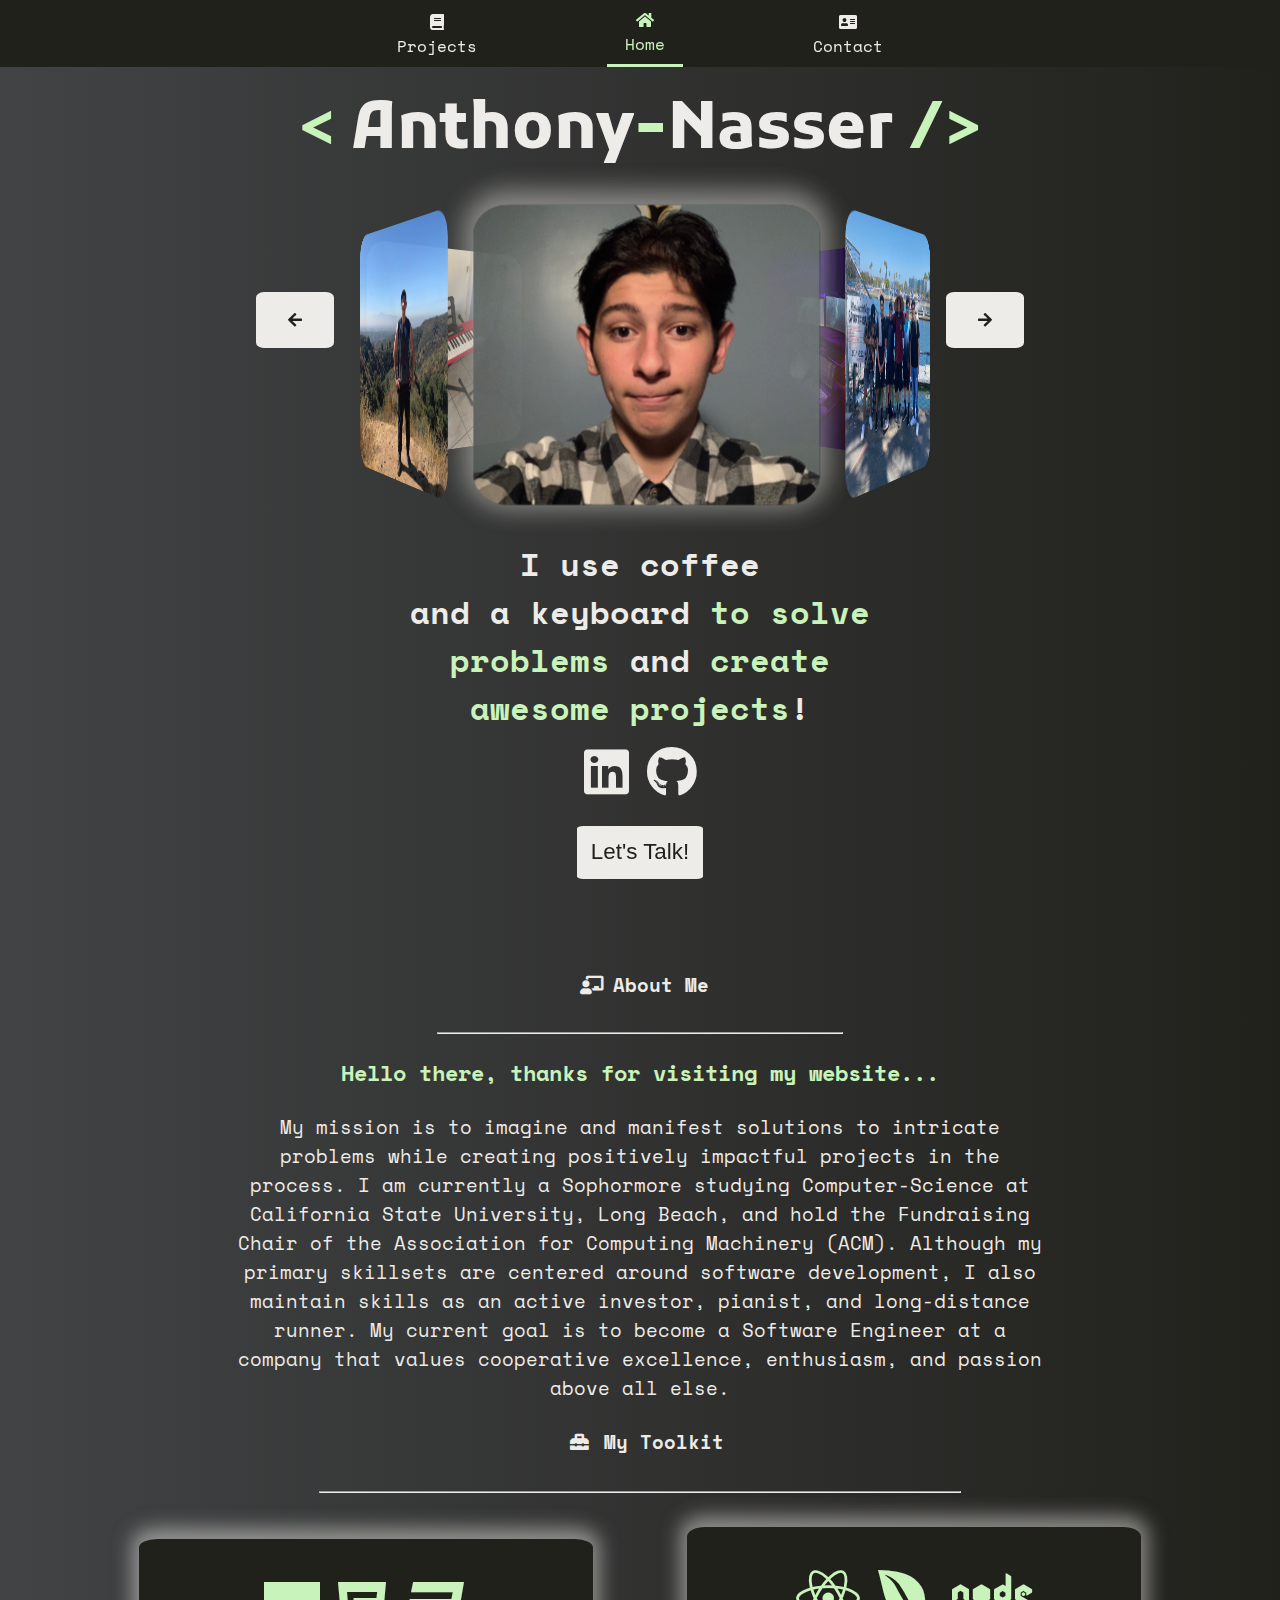
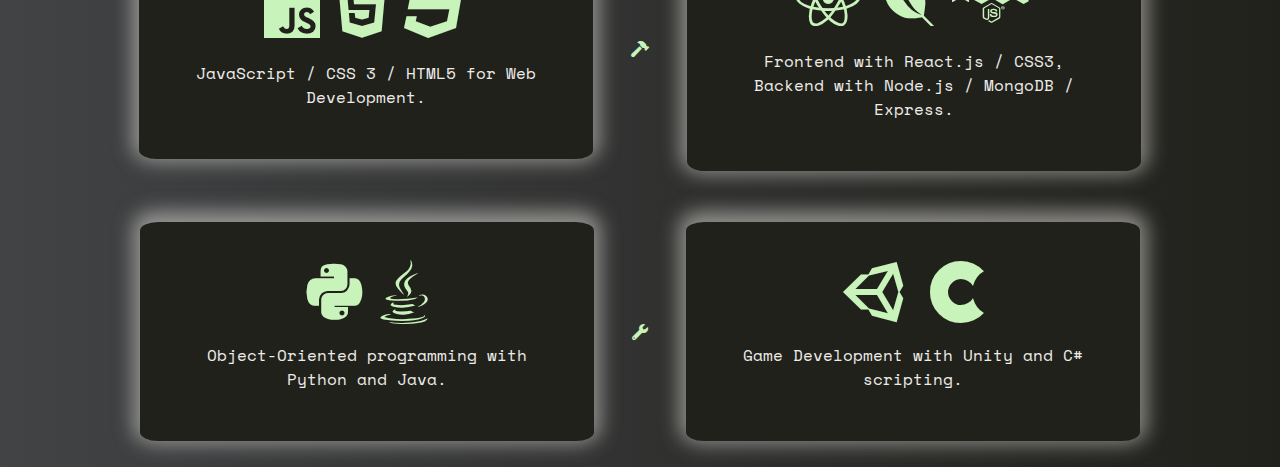
==== commit ef803209: "small style changes" ====
--- a/index.html
+++ b/index.html
@@ -40,8 +40,8 @@
             <div class="item f"></div>
           </div>
         </div>
-        <div class="next hvr-grow"><i class="fa fa-arrow-right"></i></div>
-        <div class="prev hvr-grow"><i class="fa fa-arrow-left"></i></div>
+        <div class="hvr-grow next"><i class="fa fa-arrow-right"></i></div>
+        <div class="hvr-grow prev"><i class="fa fa-arrow-left"></i></div>
       </div>
       <section id="header">
         <div class="flexbox">
--- a/main.css
+++ b/main.css
@@ -80,17 +80,15 @@
   outline: none;
   background-color: var(--primary);
   border: none;
-  padding: 5%;
+  padding: 3%;
   margin: 3% 0;
+  border-radius: 5%;
 }
 button a {
   color: var(--secondary);
 }
 button:hover {
   background-color: var(--extra);
-  -webkit-box-shadow: 1px 0px 10px 3px rgba(200, 243, 186, 0.5);
-  -moz-box-shadow: 1px 0px 10px 3px rgba(200, 243, 186, 0.5);
-  box-shadow: 1px 0px 10px 3px rgba(200, 243, 186, 0.5);
   cursor: pointer;
 }
 /* Grow from hover.css: https://ianlunn.github.io/Hover/ */
@@ -267,7 +265,7 @@
     max-width: 300px;
   }
   button {
-    font-size: 0.5em;
+    font-size: 0.2em;
     margin-bottom: 10%;
   }
   .card {
@@ -441,13 +439,9 @@
   cursor: pointer;
   background-color: var(--primary);
   border-radius: 10%;
-  border: 3px solid var(--secondary);
   transition: box-shadow 0.1s, top 0.1s;
 }
 .next:hover, .prev:hover { background-color: var(--extra) }
-.next:active, .prev:active {
-  top: 104px;
-}
 .next { right: 10%; }
 .prev { left: 10%; }
 }
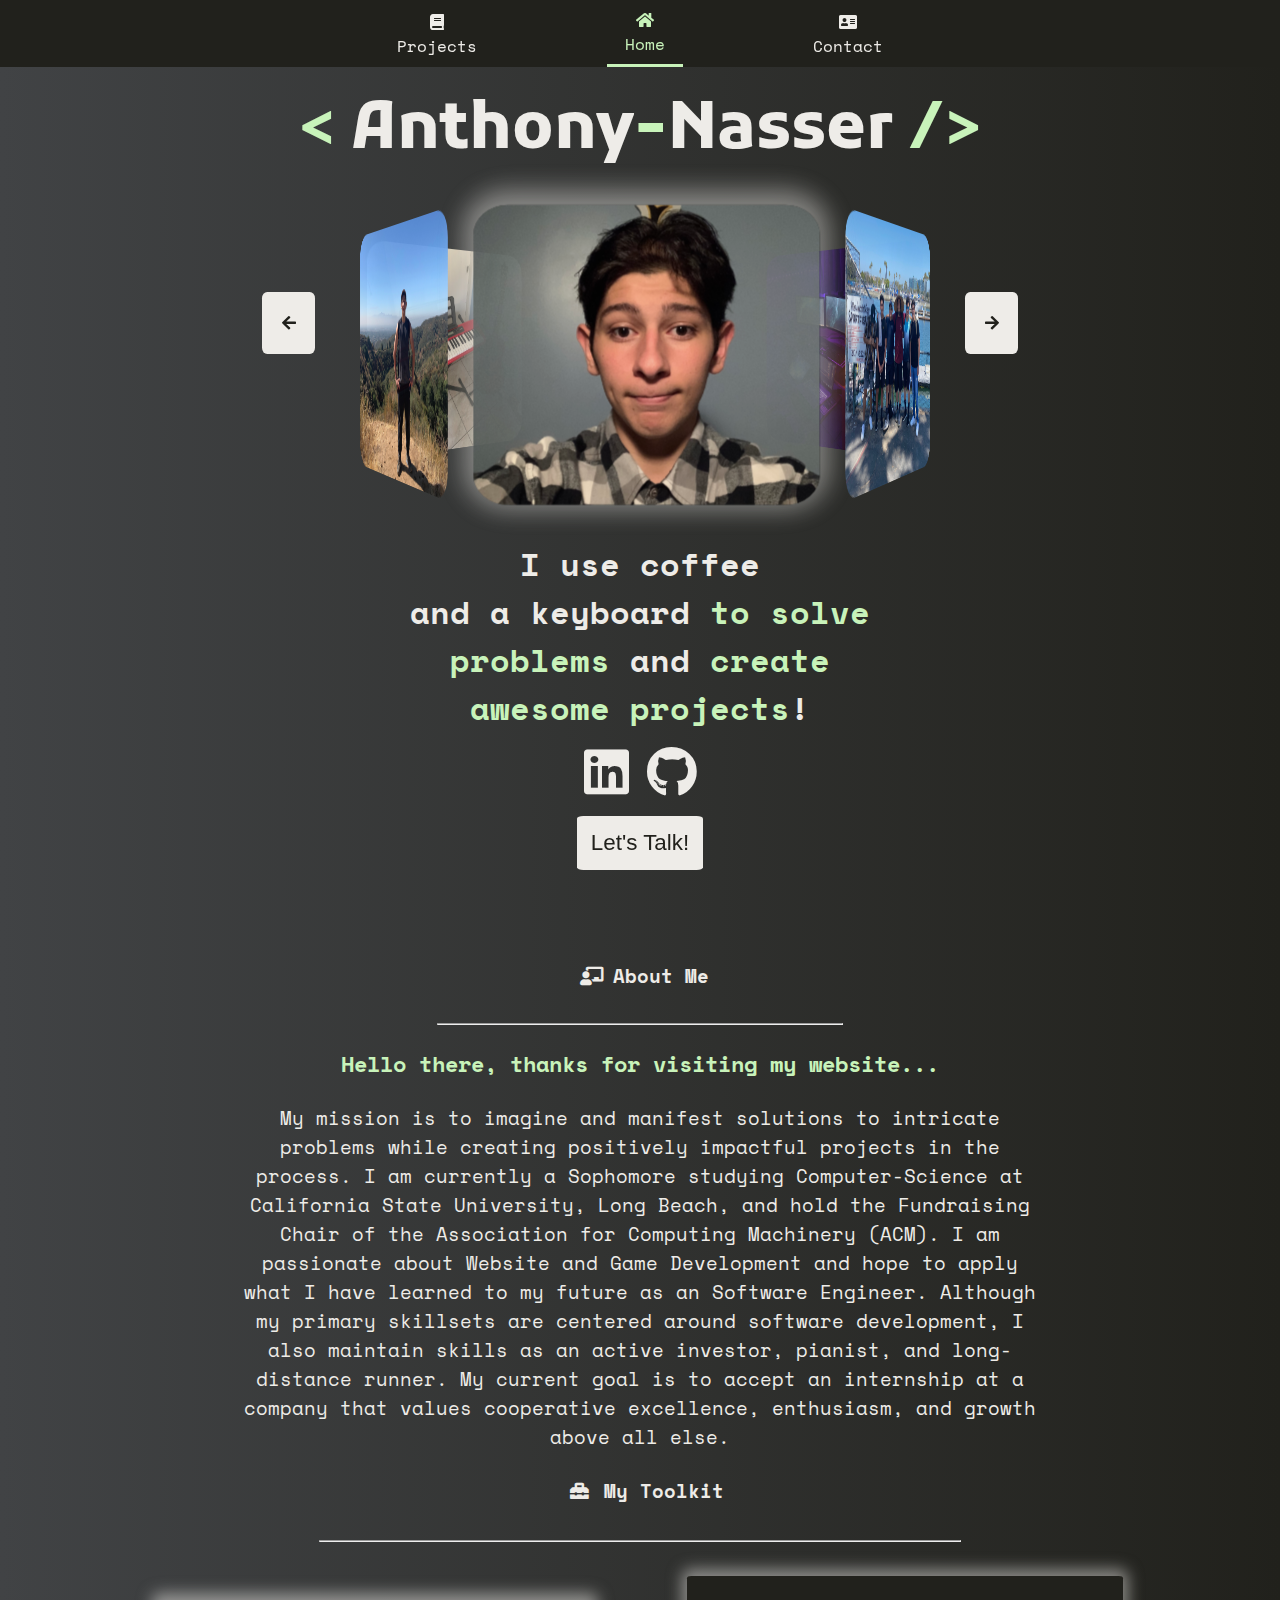
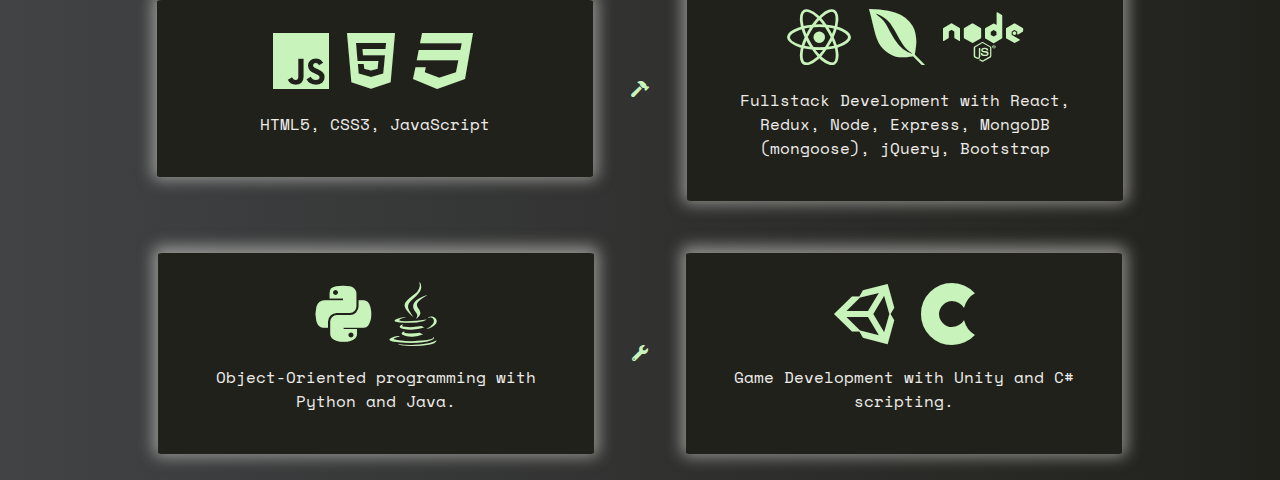
==== commit 2afe1e4e: "typo fix" ====
--- a/index.html
+++ b/index.html
@@ -71,12 +71,13 @@
               <h3>Hello there, thanks for visiting my website...</h3>
               <p>
                 My mission is to imagine and manifest solutions to intricate problems while creating
-                positively impactful projects in the process. I am currently a Sophormore studying Computer-Science
+                positively impactful projects in the process. I am currently a Sophomore studying Computer-Science
                 at California State University, Long Beach, and hold the Fundraising Chair of the
-                Association for Computing Machinery (ACM). Although my primary skillsets are
+                Association for Computing Machinery (ACM). I am passionate about Website and Game Development and hope to apply
+                what I have learned to my future as an Software Engineer. Although my primary skillsets are
                 centered around software development, I also maintain skills as an 
-                active investor, pianist, and long-distance runner. My current goal is to become a Software
-                Engineer at a company that values cooperative excellence, enthusiasm, and passion above all else.
+                active investor, pianist, and long-distance runner. My current goal is to accept an internship
+                at a company that values cooperative excellence, enthusiasm, and growth above all else.
               </p>
           </div>
         </div>
@@ -96,7 +97,7 @@
                 <i class="fab fa-js fa-4x"></i>
                 <i class="fab fa-html5 fa-4x"></i>
                 <i class="fab fa-css3 fa-4x"></i>
-                <p>JavaScript / CSS 3 / HTML5 for Web Development.</p>
+                <p>HTML5, CSS3, JavaScript</p>
               </div>
               <i class="fa fa-hammer"></i>
               <div class="card cardSmall">
@@ -104,8 +105,7 @@
                 <i class="fab fa-envira fa-4x"></i>
                 <i class="fab fa-node fa-4x"></i>
                 <p>
-                  Frontend with React.js / CSS3, Backend with Node.js /
-                  MongoDB / Express.
+                  Fullstack Development with React, Redux, Node, Express, MongoDB (mongoose), jQuery, Bootstrap
                 </p>
               </div>
               <div class="card cardSmall">
@@ -127,5 +127,6 @@
 
     <!-- Footer -->
     <script src="main.js"></script>
+    <script src="carousel.js"></script>
   </body>
 </html>--- a/main.css
+++ b/main.css
@@ -81,14 +81,18 @@
   background-color: var(--primary);
   border: none;
   padding: 3%;
-  margin: 3% 0;
+  margin: 1% 0;
   border-radius: 5%;
+  font-size: 1em;
 }
 button a {
   color: var(--secondary);
 }
 button:hover {
   background-color: var(--extra);
+  -webkit-box-shadow: 0px -2px 15px 3px rgba(238, 236, 232, 0.5);
+  -moz-box-shadow: 0px -2px 15px 3px rgba(238, 236, 232, 0.5);
+  box-shadow: 0px -2px 15px 3px rgba(238, 236, 232, 0.5);
   cursor: pointer;
 }
 /* Grow from hover.css: https://ianlunn.github.io/Hover/ */
@@ -177,11 +181,13 @@
   margin: 3%;
   font-size: 1em;
   background-color: var(--secondary);
-  border-radius: 4%;
-  -webkit-box-shadow: 0px -4px 19px 7px rgba(238, 236, 232, 0.5);
-  -moz-box-shadow: 0px -4px 19px 7px rgba(238, 236, 232, 0.5);
-  box-shadow: 0px -4px 19px 7px rgba(238, 236, 232, 0.5);
-  border: 9px solid var(--secondary);
+  border-radius: 1%;
+  -webkit-box-shadow: 0px -2px 15px 5px rgba(238, 236, 232, 0.5);
+  -moz-box-shadow: 0px -2px 15px 5px rgba(238, 236, 232, 0.5);
+  box-shadow: 0px -2px 15px 5px rgba(238, 236, 232, 0.5);
+}
+.card:hover {
+  transform: scale(1.01);
 }
 .card.cardSmall {
   margin: 2% 0;
@@ -191,7 +197,6 @@
 }
 .card img {
   width: 100%;
-  border-radius: 3%;
 }
 .card h5,
 h1 {
@@ -208,44 +213,45 @@
   margin: 1%;
 }
 
-  /* NavBar */
-  nav {
-    background: var(--secondary);
-    list-style: none;
-    text-align: center;
-    position: fixed;
-    top: 0;
-    width: 100%;
-    overflow: hidden;
-    z-index: 1;
-  }
-  nav ul#mainNav {
-    bottom: 0;
-    width: 100%;
-  }
-  nav li{
-    display: inline;
-    margin: 3% 4%;
-  }
-  nav li a{
-    display: inline-block;
-    padding: 0.5em;
-  }
-  nav ul li a:hover {
-    color: var(--extra);
-  }
-  nav ul li a.active {
-    color: var(--extra);
-    border-bottom: 3px solid var(--extra);
- }
-
-  a.nav-item:hover,
-  a.nav-item:active,
-  a.nav-item:focus {
-    color: var(--extra);
-    border-left: 3px solid var(--primary);
-    padding-left: 5px;
-  }
+/* NavBar */
+nav {
+  background: var(--secondary);
+  list-style: none;
+  text-align: center;
+  position: fixed;
+  top: 0;
+  width: 100%;
+  overflow: hidden;
+  z-index: 1;
+}
+nav ul#mainNav {
+  bottom: 0;
+  width: 100%;
+}
+nav li{
+  display: inline;
+  margin: 3% 4%;
+}
+nav li a{
+  display: inline-block;
+  padding: 0.5em;
+}
+nav ul li a:hover {
+  color: var(--extra);
+}
+nav ul li a.active {
+  color: var(--extra);
+  border-bottom: 3px solid var(--extra);
+}
+
+a.nav-item:hover,
+a.nav-item:active,
+a.nav-item:focus {
+  color: var(--extra);
+  border-left: 3px solid var(--primary);
+  padding-left: 5px;
+}
+
 
 /* small tablet styles */
 @media screen and (min-width: 620px) {
@@ -265,7 +271,7 @@
     max-width: 300px;
   }
   button {
-    font-size: 0.2em;
+    font-size: 0.8em;
     margin-bottom: 10%;
   }
   .card {
@@ -435,15 +441,15 @@
   position: absolute;
   top: 100px;
   margin-top: 15%;
-  padding: 1em 2em;
+  padding: 1.2em;
   cursor: pointer;
   background-color: var(--primary);
   border-radius: 10%;
   transition: box-shadow 0.1s, top 0.1s;
 }
 .next:hover, .prev:hover { background-color: var(--extra) }
-.next { right: 10%; }
-.prev { left: 10%; }
+.next { right: 11%; }
+.prev { left: 11%; }
 }
 
 /* desktop styles */
@@ -457,8 +463,8 @@
   #name {
     font-size: 4em;
   }
-  .next { right: 20%; }
-  .prev { left: 20%; }
+  .next { right: 20.5%; }
+  .prev { left: 20.5%; }
 }
 
 /* Animations */
